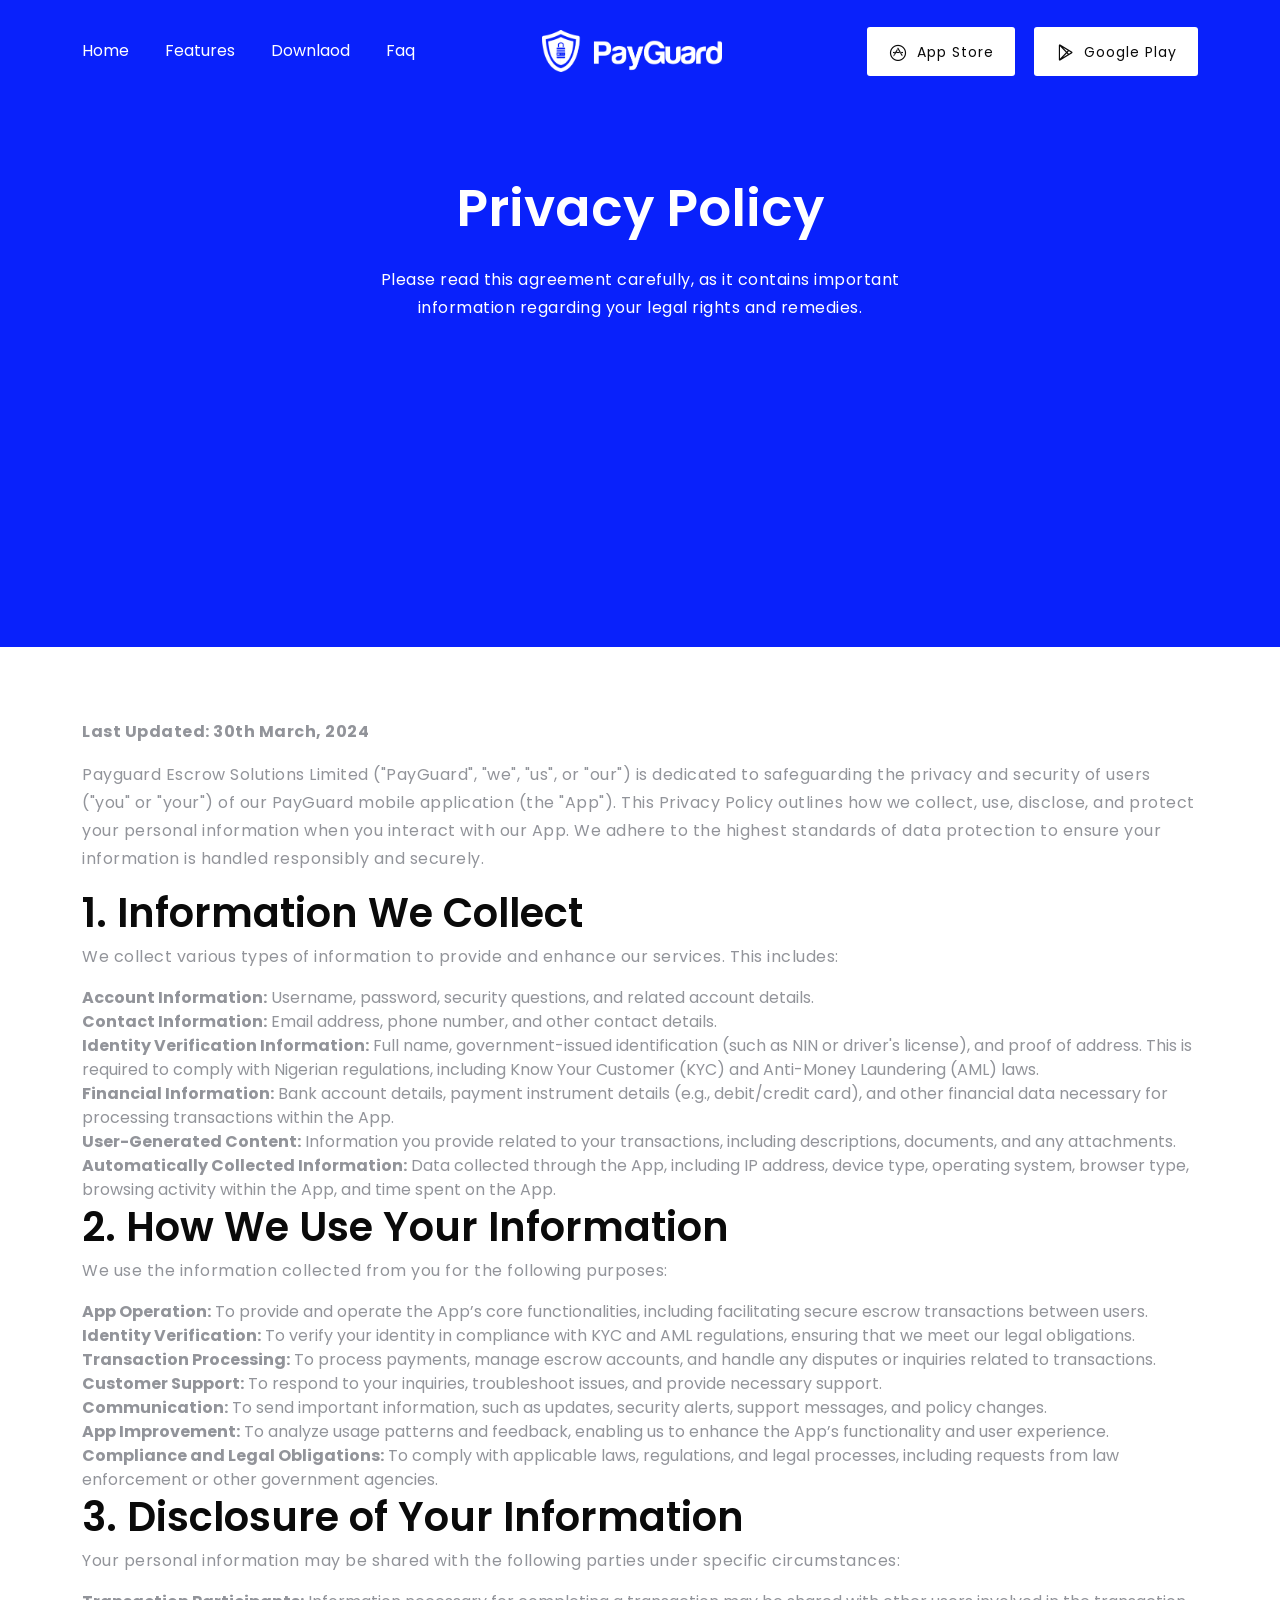
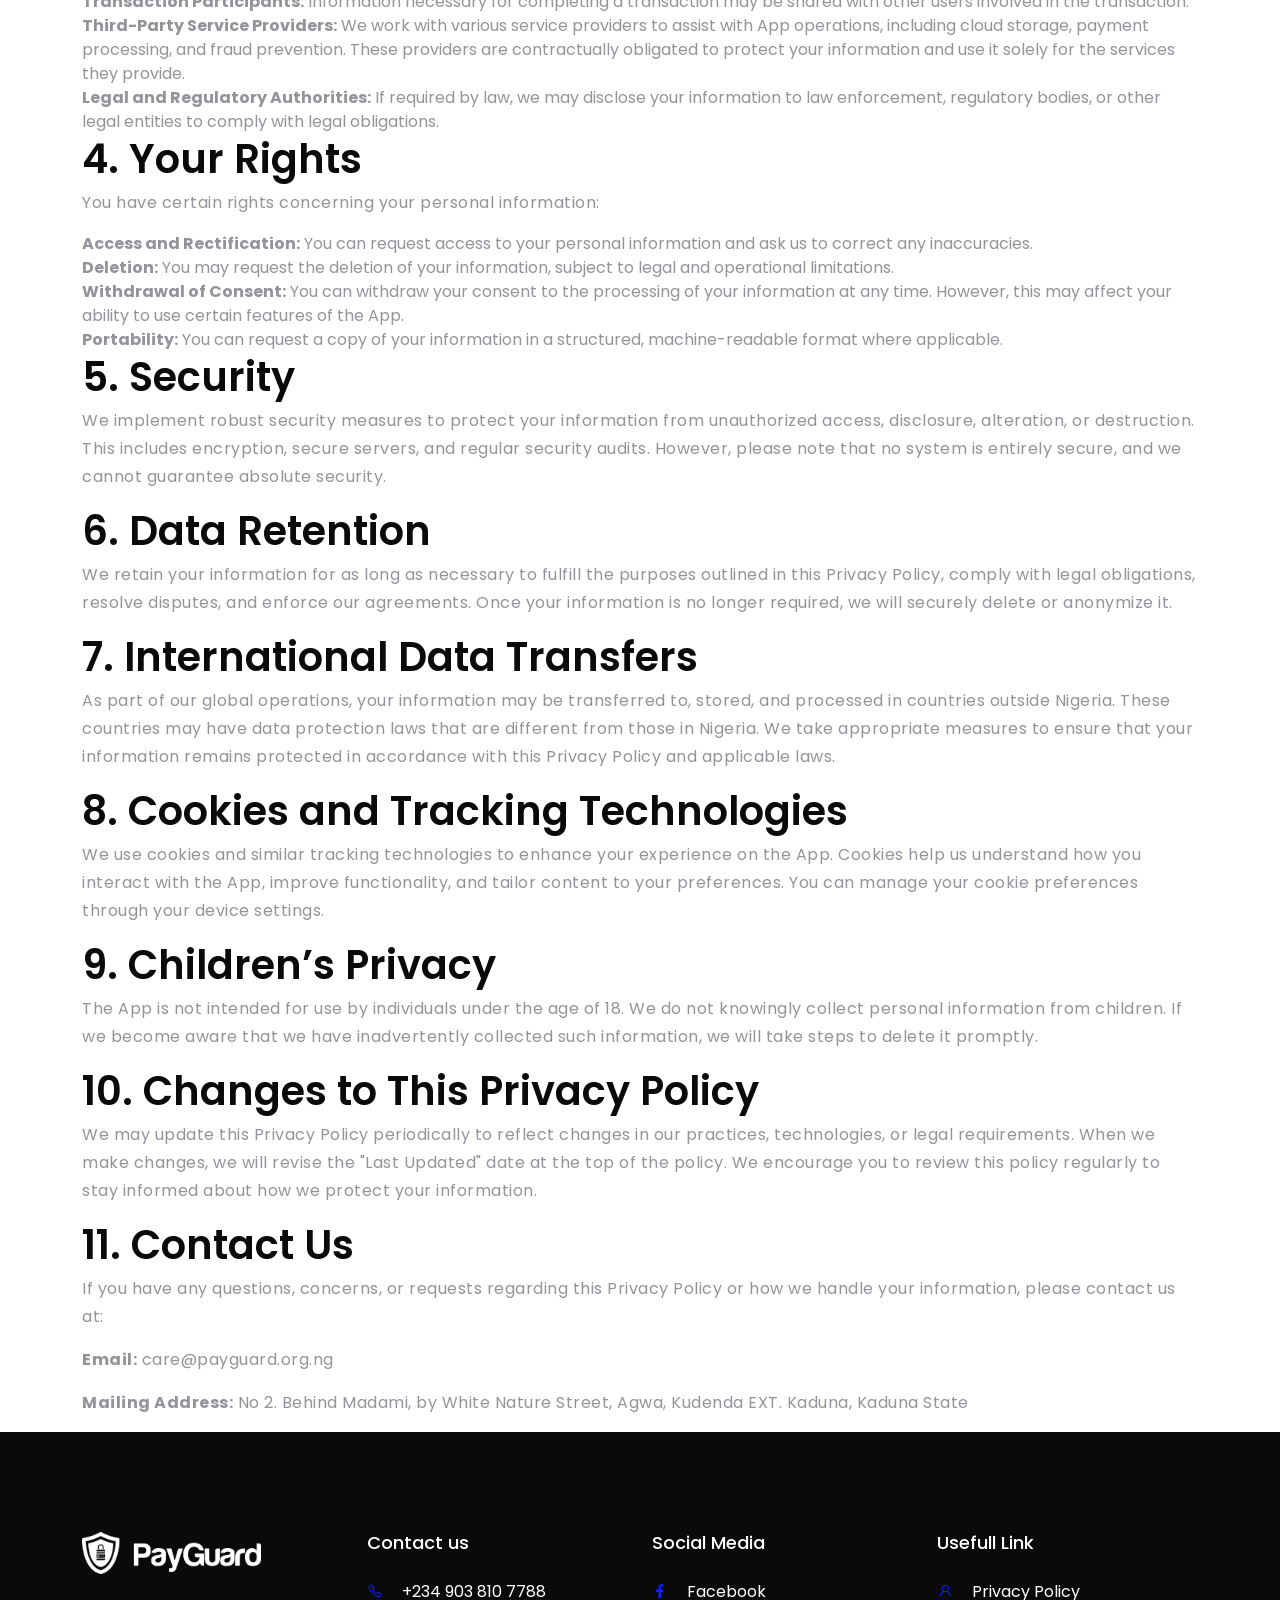
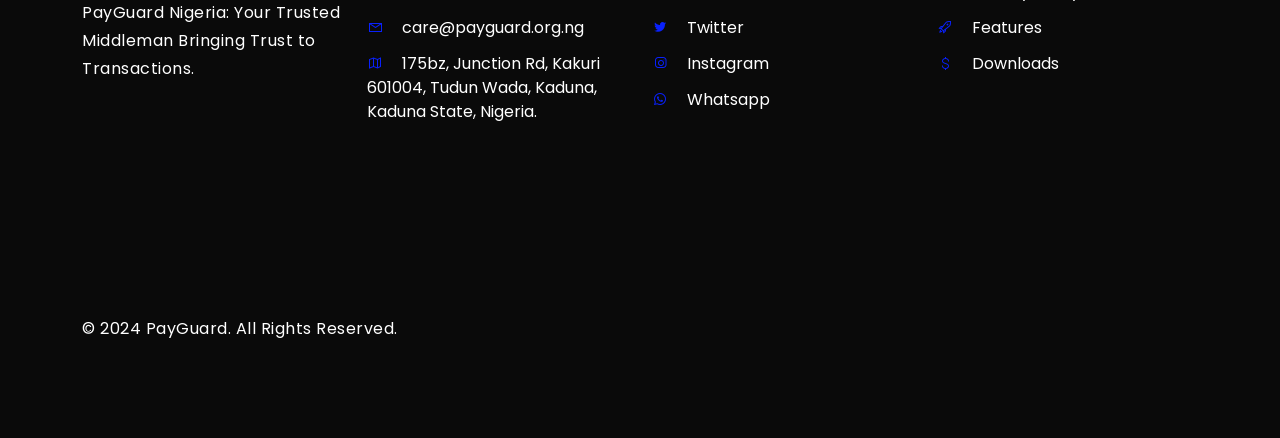
==== policy.html @ c8d4c010 "Initial commit: Old Landing Page Version" ====
<!DOCTYPE html>
<html lang="en">
	<head>
		<meta charset="UTF-8">
		<meta name="viewport" content="width=device-width, initial-scale=1.0">
		<link rel="shortcut icon" href="img/PGIcon3.png">
		<title>PayGuard Privacy Policy</title>
		<link rel="stylesheet" href="css/bootstrap.min.css">
		<link rel="stylesheet" href="css/line-awesome.min.css">
		<link rel="stylesheet" href="css/magnific-popup.css">
		<link rel="stylesheet" href="css/swiper.min.css">
		<link rel="stylesheet" href="css/style.css">
	</head>
<body>
    


		<!-- navbar -->
		<div id="navbar" class="navbar navbar-expand-lg justify-content-center">
			<div class="container">

			    <div class="collapse navbar-collapse" id="navbarSupportedContent">
			    	<ul class="navbar-nav nav">
						<li class="nav-item"><a class="nav-link" href="https://payguard.org.ng/">Home</a></li>
						<li class="nav-item"><a class="nav-link" href="https://payguard.org.ng/#features">Features</a></li>
						<li class="nav-item"><a class="nav-link" href="https://payguard.org.ng/#download">Downlaod</a></li>
						<li class="nav-item"><a class="nav-link" href="https://payguard.org.ng/#faq">Faq</a></li>
					</ul>
			    </div>
			    <a href="#" class="navbar-brand"><img src="img/PGLogoW.png" alt=""></a>
				<button class="navbar-toggler" type="button" data-bs-toggle="collapse" data-bs-target="#navbarSupportedContent" aria-controls="navbarSupportedContent" aria-expanded="false" aria-label="Toggle navigation">
			        <i class="la la-bars"></i>
			    </button>
			    <ul class="button-navbar">
			    	<li><button class="button"><i class="lab la-app-store"></i>App Store</button></li>
			    	<li><button class="button"><i class="lab la-google-play"></i>Google Play</button></li>
			    </ul>
			</div>
		</div>
		<!-- end navbar -->


		<!-- intro -->
		<div id="home" class="intro">
			<div class="container">
				<div class="content">
					<h1>Privacy Policy</h1>
					<!--<h1>Bringing Trust to Transactions</h1>-->
					<p>Please read this agreement carefully, as it contains important information regarding your legal rights and remedies. </p>
				</div>
			</div>
		</div>
		<!-- end intro -->

    <!-- Privacy Policy Content -->
    <section class="privacy-policy">
        <div class="container">
            <h1>PayGuard Privacy Policy</h1>
            <p><strong>Last Updated: 30th March, 2024</strong></p>
            <p>
                Payguard Escrow Solutions Limited ("PayGuard", "we", "us", or "our") is dedicated to safeguarding the privacy and security of users ("you" or "your") of our PayGuard mobile application (the "App"). This Privacy Policy outlines how we collect, use, disclose, and protect your personal information when you interact with our App. We adhere to the highest standards of data protection to ensure your information is handled responsibly and securely.
            </p>

            <h2>1. Information We Collect</h2>
            <p>We collect various types of information to provide and enhance our services. This includes:</p>
            <ul>
                <li><strong>Account Information:</strong> Username, password, security questions, and related account details.</li>
                <li><strong>Contact Information:</strong> Email address, phone number, and other contact details.</li>
                <li><strong>Identity Verification Information:</strong> Full name, government-issued identification (such as NIN or driver's license), and proof of address. This is required to comply with Nigerian regulations, including Know Your Customer (KYC) and Anti-Money Laundering (AML) laws.</li>
                <li><strong>Financial Information:</strong> Bank account details, payment instrument details (e.g., debit/credit card), and other financial data necessary for processing transactions within the App.</li>
                <li><strong>User-Generated Content:</strong> Information you provide related to your transactions, including descriptions, documents, and any attachments.</li>
                <li><strong>Automatically Collected Information:</strong> Data collected through the App, including IP address, device type, operating system, browser type, browsing activity within the App, and time spent on the App.</li>
            </ul>

            <h2>2. How We Use Your Information</h2>
            <p>We use the information collected from you for the following purposes:</p>
            <ul>
                <li><strong>App Operation:</strong> To provide and operate the App’s core functionalities, including facilitating secure escrow transactions between users.</li>
                <li><strong>Identity Verification:</strong> To verify your identity in compliance with KYC and AML regulations, ensuring that we meet our legal obligations.</li>
                <li><strong>Transaction Processing:</strong> To process payments, manage escrow accounts, and handle any disputes or inquiries related to transactions.</li>
                <li><strong>Customer Support:</strong> To respond to your inquiries, troubleshoot issues, and provide necessary support.</li>
                <li><strong>Communication:</strong> To send important information, such as updates, security alerts, support messages, and policy changes.</li>
                <li><strong>App Improvement:</strong> To analyze usage patterns and feedback, enabling us to enhance the App’s functionality and user experience.</li>
                <li><strong>Compliance and Legal Obligations:</strong> To comply with applicable laws, regulations, and legal processes, including requests from law enforcement or other government agencies.</li>
            </ul>

            <h2>3. Disclosure of Your Information</h2>
            <p>Your personal information may be shared with the following parties under specific circumstances:</p>
            <ul>
                <li><strong>Transaction Participants:</strong> Information necessary for completing a transaction may be shared with other users involved in the transaction.</li>
                <li><strong>Third-Party Service Providers:</strong> We work with various service providers to assist with App operations, including cloud storage, payment processing, and fraud prevention. These providers are contractually obligated to protect your information and use it solely for the services they provide.</li>
                <li><strong>Legal and Regulatory Authorities:</strong> If required by law, we may disclose your information to law enforcement, regulatory bodies, or other legal entities to comply with legal obligations.</li>
            </ul>

            <h2>4. Your Rights</h2>
            <p>You have certain rights concerning your personal information:</p>
            <ul>
                <li><strong>Access and Rectification:</strong> You can request access to your personal information and ask us to correct any inaccuracies.</li>
                <li><strong>Deletion:</strong> You may request the deletion of your information, subject to legal and operational limitations.</li>
                <li><strong>Withdrawal of Consent:</strong> You can withdraw your consent to the processing of your information at any time. However, this may affect your ability to use certain features of the App.</li>
                <li><strong>Portability:</strong> You can request a copy of your information in a structured, machine-readable format where applicable.</li>
            </ul>

            <h2>5. Security</h2>
            <p>We implement robust security measures to protect your information from unauthorized access, disclosure, alteration, or destruction. This includes encryption, secure servers, and regular security audits. However, please note that no system is entirely secure, and we cannot guarantee absolute security.</p>

            <h2>6. Data Retention</h2>
            <p>We retain your information for as long as necessary to fulfill the purposes outlined in this Privacy Policy, comply with legal obligations, resolve disputes, and enforce our agreements. Once your information is no longer required, we will securely delete or anonymize it.</p>

            <h2>7. International Data Transfers</h2>
            <p>As part of our global operations, your information may be transferred to, stored, and processed in countries outside Nigeria. These countries may have data protection laws that are different from those in Nigeria. We take appropriate measures to ensure that your information remains protected in accordance with this Privacy Policy and applicable laws.</p>

            <h2>8. Cookies and Tracking Technologies</h2>
            <p>We use cookies and similar tracking technologies to enhance your experience on the App. Cookies help us understand how you interact with the App, improve functionality, and tailor content to your preferences. You can manage your cookie preferences through your device settings.</p>

            <h2>9. Children’s Privacy</h2>
            <p>The App is not intended for use by individuals under the age of 18. We do not knowingly collect personal information from children. If we become aware that we have inadvertently collected such information, we will take steps to delete it promptly.</p>

            <h2>10. Changes to This Privacy Policy</h2>
            <p>We may update this Privacy Policy periodically to reflect changes in our practices, technologies, or legal requirements. When we make changes, we will revise the "Last Updated" date at the top of the policy. We encourage you to review this policy regularly to stay informed about how we protect your information.</p>

            <h2>11. Contact Us</h2>
            <p>If you have any questions, concerns, or requests regarding this Privacy Policy or how we handle your information, please contact us at:</p>
            <p><strong>Email:</strong> care@payguard.org.ng</p>
            <p><strong>Mailing Address:</strong> No 2. Behind Madami, by White Nature Street, Agwa, Kudenda EXT. Kaduna, Kaduna State</p>
        </div>
    </section>
    
    	<!-- footer -->
		<footer>
			<div class="content">
				<div class="container">
					<div class="row">
						<div class="col-md">
							<img src="img/PGLogoW.png" alt="">
							<p>PayGuard Nigeria: Your Trusted Middleman Bringing Trust to Transactions.</p>
						</div>
						<div class="col-md">
							<h6>Contact us</h6>
							<ul>
								<li><i class="la la-phone"></i>  +234 903 810 7788 </li>
								<li><i class="la la-envelope"></i>  care@payguard.org.ng </li>
								<li><i class="la la-map"></i>  175bz, Junction Rd, Kakuri 601004, Tudun Wada, Kaduna, Kaduna State, Nigeria. </li>
							</ul>
						</div>
						<div class="col-md">
							<h6>Social Media</h6>
							<ul>
								<li><a href="https://web.facebook.com/payguard.ng"><i class="la la-facebook"></i> Facebook</a></li>
								<li><a href="https://twitter.com/payguardng?t=vHfERNi8S-IK2CiI5XLwMA&s=09"><i class="la la-twitter"></i> Twitter</a></li>
								<li><a href="https://www.instagram.com/payguard.ng/?utm_source=ig_web_button_share_sheet&igshid=OGQ5ZDc2ODk2ZA=="><i class="la la-instagram"></i> Instagram</a></li>
								<li><a href="whatsapp://send?phone=+2349038107788"><i class="lab la-whatsapp"></i> Whatsapp</a></li>
								
							</ul>
						</div>
						<div class="col-md">
							<h6>Usefull Link</h6>
							<ul>
								<li><a href="https://payguard.org.ng/policy.html"><i class="la la-user"></i> Privacy Policy</a></li>
								<li><a href="https://payguard.org.ng/#features"><i class="la la-rocket"></i> Features</a></li>
								<li><a href="https://payguard.org.ng/#download"><i class="la la-dollar"></i> Downloads</a></li>
								<!--<li><a href=""><i class="la la-envelope"></i> Contact</a></li>-->
							</ul>
						</div>
					</div>
				</div>
			</div>
		</footer>
		<!-- end footer -->

    <!-- Footer -->
    <footer>
        <div class="container">
            <p>&copy; 2024 PayGuard. All Rights Reserved.</p>
        </div>
    </footer>

</body>
</html>
---- css/line-awesome.min.css ----
.la,.lab,.lad,.lal,.lar,.las{-moz-osx-font-smoothing:grayscale;-webkit-font-smoothing:antialiased;display:inline-block;font-style:normal;font-variant:normal;text-rendering:auto;line-height:1}.la-lg{font-size:1.33333em;line-height:.75em;vertical-align:-.0667em}.la-xs{font-size:.75em}.la-sm{font-size:.875em}.la-1x{font-size:1em}.la-2x{font-size:2em}.la-3x{font-size:3em}.la-4x{font-size:4em}.la-5x{font-size:5em}.la-6x{font-size:6em}.la-7x{font-size:7em}.la-8x{font-size:8em}.la-9x{font-size:9em}.la-10x{font-size:10em}.la-fw{text-align:center;width:1.25em}.la-ul{list-style-type:none;margin-left:2.5em;padding-left:0}.la-ul>li{position:relative}.la-li{left:-2em;position:absolute;text-align:center;width:2em;line-height:inherit}.la-border{border:solid .08em #eee;border-radius:.1em;padding:.2em .25em .15em}.la-pull-left{float:left}.la-pull-right{float:right}.la.la-pull-left,.lab.la-pull-left,.lal.la-pull-left,.lar.la-pull-left,.las.la-pull-left{margin-right:.3em}.la.la-pull-right,.lab.la-pull-right,.lal.la-pull-right,.lar.la-pull-right,.las.la-pull-right{margin-left:.3em}.la-spin{-webkit-animation:la-spin 2s infinite linear;animation:la-spin 2s infinite linear}.la-pulse{-webkit-animation:la-spin 1s infinite steps(8);animation:la-spin 1s infinite steps(8)}@-webkit-keyframes la-spin{0%{-webkit-transform:rotate(0);transform:rotate(0)}100%{-webkit-transform:rotate(360deg);transform:rotate(360deg)}}@keyframes la-spin{0%{-webkit-transform:rotate(0);transform:rotate(0)}100%{-webkit-transform:rotate(360deg);transform:rotate(360deg)}}.la-rotate-90{-webkit-transform:rotate(90deg);transform:rotate(90deg)}.la-rotate-180{-webkit-transform:rotate(180deg);transform:rotate(180deg)}.la-rotate-270{-webkit-transform:rotate(270deg);transform:rotate(270deg)}.la-flip-horizontal{-webkit-transform:scale(-1,1);transform:scale(-1,1)}.la-flip-vertical{-webkit-transform:scale(1,-1);transform:scale(1,-1)}.la-flip-both,.la-flip-horizontal.la-flip-vertical{-webkit-transform:scale(-1,-1);transform:scale(-1,-1)}:root .la-flip-both,:root .la-flip-horizontal,:root .la-flip-vertical,:root .la-rotate-180,:root .la-rotate-270,:root .la-rotate-90{-webkit-filter:none;filter:none}.la-stack{display:inline-block;height:2em;line-height:2em;position:relative;vertical-align:middle;width:2.5em}.la-stack-1x,.la-stack-2x{left:0;position:absolute;text-align:center;width:100%}.la-stack-1x{line-height:inherit}.la-stack-2x{font-size:2em}.la-inverse{color:#fff}.la-500px:before{content:"\f26e"}.la-accessible-icon:before{content:"\f368"}.la-accusoft:before{content:"\f369"}.la-acquisitions-incorporated:before{content:"\f6af"}.la-ad:before{content:"\f641"}.la-address-book:before{content:"\f2b9"}.la-address-card:before{content:"\f2bb"}.la-adjust:before{content:"\f042"}.la-adn:before{content:"\f170"}.la-adobe:before{content:"\f778"}.la-adversal:before{content:"\f36a"}.la-affiliatetheme:before{content:"\f36b"}.la-air-freshener:before{content:"\f5d0"}.la-airbnb:before{content:"\f834"}.la-algolia:before{content:"\f36c"}.la-align-center:before{content:"\f037"}.la-align-justify:before{content:"\f039"}.la-align-left:before{content:"\f036"}.la-align-right:before{content:"\f038"}.la-alipay:before{content:"\f642"}.la-allergies:before{content:"\f461"}.la-amazon:before{content:"\f270"}.la-amazon-pay:before{content:"\f42c"}.la-ambulance:before{content:"\f0f9"}.la-american-sign-language-interpreting:before{content:"\f2a3"}.la-amilia:before{content:"\f36d"}.la-anchor:before{content:"\f13d"}.la-android:before{content:"\f17b"}.la-angellist:before{content:"\f209"}.la-angle-double-down:before{content:"\f103"}.la-angle-double-left:before{content:"\f100"}.la-angle-double-right:before{content:"\f101"}.la-angle-double-up:before{content:"\f102"}.la-angle-down:before{content:"\f107"}.la-angle-left:before{content:"\f104"}.la-angle-right:before{content:"\f105"}.la-angle-up:before{content:"\f106"}.la-angry:before{content:"\f556"}.la-angrycreative:before{content:"\f36e"}.la-angular:before{content:"\f420"}.la-ankh:before{content:"\f644"}.la-app-store:before{content:"\f36f"}.la-app-store-ios:before{content:"\f370"}.la-apper:before{content:"\f371"}.la-apple:before{content:"\f179"}.la-apple-alt:before{content:"\f5d1"}.la-apple-pay:before{content:"\f415"}.la-archive:before{content:"\f187"}.la-archway:before{content:"\f557"}.la-arrow-alt-circle-down:before{content:"\f358"}.la-arrow-alt-circle-left:before{content:"\f359"}.la-arrow-alt-circle-right:before{content:"\f35a"}.la-arrow-alt-circle-up:before{content:"\f35b"}.la-arrow-circle-down:before{content:"\f0ab"}.la-arrow-circle-left:before{content:"\f0a8"}.la-arrow-circle-right:before{content:"\f0a9"}.la-arrow-circle-up:before{content:"\f0aa"}.la-arrow-down:before{content:"\f063"}.la-arrow-left:before{content:"\f060"}.la-arrow-right:before{content:"\f061"}.la-arrow-up:before{content:"\f062"}.la-arrows-alt:before{content:"\f0b2"}.la-arrows-alt-h:before{content:"\f337"}.la-arrows-alt-v:before{content:"\f338"}.la-artstation:before{content:"\f77a"}.la-assistive-listening-systems:before{content:"\f2a2"}.la-asterisk:before{content:"\f069"}.la-asymmetrik:before{content:"\f372"}.la-at:before{content:"\f1fa"}.la-atlas:before{content:"\f558"}.la-atlassian:before{content:"\f77b"}.la-atom:before{content:"\f5d2"}.la-audible:before{content:"\f373"}.la-audio-description:before{content:"\f29e"}.la-autoprefixer:before{content:"\f41c"}.la-avianex:before{content:"\f374"}.la-aviato:before{content:"\f421"}.la-award:before{content:"\f559"}.la-aws:before{content:"\f375"}.la-baby:before{content:"\f77c"}.la-baby-carriage:before{content:"\f77d"}.la-backspace:before{content:"\f55a"}.la-backward:before{content:"\f04a"}.la-bacon:before{content:"\f7e5"}.la-balance-scale:before{content:"\f24e"}.la-balance-scale-left:before{content:"\f515"}.la-balance-scale-right:before{content:"\f516"}.la-ban:before{content:"\f05e"}.la-band-aid:before{content:"\f462"}.la-bandcamp:before{content:"\f2d5"}.la-barcode:before{content:"\f02a"}.la-bars:before{content:"\f0c9"}.la-baseball-ball:before{content:"\f433"}.la-basketball-ball:before{content:"\f434"}.la-bath:before{content:"\f2cd"}.la-battery-empty:before{content:"\f244"}.la-battery-full:before{content:"\f240"}.la-battery-half:before{content:"\f242"}.la-battery-quarter:before{content:"\f243"}.la-battery-three-quarters:before{content:"\f241"}.la-battle-net:before{content:"\f835"}.la-bed:before{content:"\f236"}.la-beer:before{content:"\f0fc"}.la-behance:before{content:"\f1b4"}.la-behance-square:before{content:"\f1b5"}.la-bell:before{content:"\f0f3"}.la-bell-slash:before{content:"\f1f6"}.la-bezier-curve:before{content:"\f55b"}.la-bible:before{content:"\f647"}.la-bicycle:before{content:"\f206"}.la-biking:before{content:"\f84a"}.la-bimobject:before{content:"\f378"}.la-binoculars:before{content:"\f1e5"}.la-biohazard:before{content:"\f780"}.la-birthday-cake:before{content:"\f1fd"}.la-bitbucket:before{content:"\f171"}.la-bitcoin:before{content:"\f379"}.la-bity:before{content:"\f37a"}.la-black-tie:before{content:"\f27e"}.la-blackberry:before{content:"\f37b"}.la-blender:before{content:"\f517"}.la-blender-phone:before{content:"\f6b6"}.la-blind:before{content:"\f29d"}.la-blog:before{content:"\f781"}.la-blogger:before{content:"\f37c"}.la-blogger-b:before{content:"\f37d"}.la-bluetooth:before{content:"\f293"}.la-bluetooth-b:before{content:"\f294"}.la-bold:before{content:"\f032"}.la-bolt:before{content:"\f0e7"}.la-bomb:before{content:"\f1e2"}.la-bone:before{content:"\f5d7"}.la-bong:before{content:"\f55c"}.la-book:before{content:"\f02d"}.la-book-dead:before{content:"\f6b7"}.la-book-medical:before{content:"\f7e6"}.la-book-open:before{content:"\f518"}.la-book-reader:before{content:"\f5da"}.la-bookmark:before{content:"\f02e"}.la-bootstrap:before{content:"\f836"}.la-border-all:before{content:"\f84c"}.la-border-none:before{content:"\f850"}.la-border-style:before{content:"\f853"}.la-bowling-ball:before{content:"\f436"}.la-box:before{content:"\f466"}.la-box-open:before{content:"\f49e"}.la-boxes:before{content:"\f468"}.la-braille:before{content:"\f2a1"}.la-brain:before{content:"\f5dc"}.la-bread-slice:before{content:"\f7ec"}.la-briefcase:before{content:"\f0b1"}.la-briefcase-medical:before{content:"\f469"}.la-broadcast-tower:before{content:"\f519"}.la-broom:before{content:"\f51a"}.la-brush:before{content:"\f55d"}.la-btc:before{content:"\f15a"}.la-buffer:before{content:"\f837"}.la-bug:before{content:"\f188"}.la-building:before{content:"\f1ad"}.la-bullhorn:before{content:"\f0a1"}.la-bullseye:before{content:"\f140"}.la-burn:before{content:"\f46a"}.la-buromobelexperte:before{content:"\f37f"}.la-bus:before{content:"\f207"}.la-bus-alt:before{content:"\f55e"}.la-business-time:before{content:"\f64a"}.la-buy-n-large:before{content:"\f8a6"}.la-buysellads:before{content:"\f20d"}.la-calculator:before{content:"\f1ec"}.la-calendar:before{content:"\f133"}.la-calendar-alt:before{content:"\f073"}.la-calendar-check:before{content:"\f274"}.la-calendar-day:before{content:"\f783"}.la-calendar-minus:before{content:"\f272"}.la-calendar-plus:before{content:"\f271"}.la-calendar-times:before{content:"\f273"}.la-calendar-week:before{content:"\f784"}.la-camera:before{content:"\f030"}.la-camera-retro:before{content:"\f083"}.la-campground:before{content:"\f6bb"}.la-canadian-maple-leaf:before{content:"\f785"}.la-candy-cane:before{content:"\f786"}.la-cannabis:before{content:"\f55f"}.la-capsules:before{content:"\f46b"}.la-car:before{content:"\f1b9"}.la-car-alt:before{content:"\f5de"}.la-car-battery:before{content:"\f5df"}.la-car-crash:before{content:"\f5e1"}.la-car-side:before{content:"\f5e4"}.la-caret-down:before{content:"\f0d7"}.la-caret-left:before{content:"\f0d9"}.la-caret-right:before{content:"\f0da"}.la-caret-square-down:before{content:"\f150"}.la-caret-square-left:before{content:"\f191"}.la-caret-square-right:before{content:"\f152"}.la-caret-square-up:before{content:"\f151"}.la-caret-up:before{content:"\f0d8"}.la-carrot:before{content:"\f787"}.la-cart-arrow-down:before{content:"\f218"}.la-cart-plus:before{content:"\f217"}.la-cash-register:before{content:"\f788"}.la-cat:before{content:"\f6be"}.la-cc-amazon-pay:before{content:"\f42d"}.la-cc-amex:before{content:"\f1f3"}.la-cc-apple-pay:before{content:"\f416"}.la-cc-diners-club:before{content:"\f24c"}.la-cc-discover:before{content:"\f1f2"}.la-cc-jcb:before{content:"\f24b"}.la-cc-mastercard:before{content:"\f1f1"}.la-cc-paypal:before{content:"\f1f4"}.la-cc-stripe:before{content:"\f1f5"}.la-cc-visa:before{content:"\f1f0"}.la-centercode:before{content:"\f380"}.la-centos:before{content:"\f789"}.la-certificate:before{content:"\f0a3"}.la-chair:before{content:"\f6c0"}.la-chalkboard:before{content:"\f51b"}.la-chalkboard-teacher:before{content:"\f51c"}.la-charging-station:before{content:"\f5e7"}.la-chart-area:before{content:"\f1fe"}.la-chart-bar:before{content:"\f080"}.la-chart-line:before{content:"\f201"}.la-chart-pie:before{content:"\f200"}.la-check:before{content:"\f00c"}.la-check-circle:before{content:"\f058"}.la-check-double:before{content:"\f560"}.la-check-square:before{content:"\f14a"}.la-cheese:before{content:"\f7ef"}.la-chess:before{content:"\f439"}.la-chess-bishop:before{content:"\f43a"}.la-chess-board:before{content:"\f43c"}.la-chess-king:before{content:"\f43f"}.la-chess-knight:before{content:"\f441"}.la-chess-pawn:before{content:"\f443"}.la-chess-queen:before{content:"\f445"}.la-chess-rook:before{content:"\f447"}.la-chevron-circle-down:before{content:"\f13a"}.la-chevron-circle-left:before{content:"\f137"}.la-chevron-circle-right:before{content:"\f138"}.la-chevron-circle-up:before{content:"\f139"}.la-chevron-down:before{content:"\f078"}.la-chevron-left:before{content:"\f053"}.la-chevron-right:before{content:"\f054"}.la-chevron-up:before{content:"\f077"}.la-child:before{content:"\f1ae"}.la-chrome:before{content:"\f268"}.la-chromecast:before{content:"\f838"}.la-church:before{content:"\f51d"}.la-circle:before{content:"\f111"}.la-circle-notch:before{content:"\f1ce"}.la-city:before{content:"\f64f"}.la-clinic-medical:before{content:"\f7f2"}.la-clipboard:before{content:"\f328"}.la-clipboard-check:before{content:"\f46c"}.la-clipboard-list:before{content:"\f46d"}.la-clock:before{content:"\f017"}.la-clone:before{content:"\f24d"}.la-closed-captioning:before{content:"\f20a"}.la-cloud:before{content:"\f0c2"}.la-cloud-download-alt:before{content:"\f381"}.la-cloud-meatball:before{content:"\f73b"}.la-cloud-moon:before{content:"\f6c3"}.la-cloud-moon-rain:before{content:"\f73c"}.la-cloud-rain:before{content:"\f73d"}.la-cloud-showers-heavy:before{content:"\f740"}.la-cloud-sun:before{content:"\f6c4"}.la-cloud-sun-rain:before{content:"\f743"}.la-cloud-upload-alt:before{content:"\f382"}.la-cloudscale:before{content:"\f383"}.la-cloudsmith:before{content:"\f384"}.la-cloudversify:before{content:"\f385"}.la-cocktail:before{content:"\f561"}.la-code:before{content:"\f121"}.la-code-branch:before{content:"\f126"}.la-codepen:before{content:"\f1cb"}.la-codiepie:before{content:"\f284"}.la-coffee:before{content:"\f0f4"}.la-cog:before{content:"\f013"}.la-cogs:before{content:"\f085"}.la-coins:before{content:"\f51e"}.la-columns:before{content:"\f0db"}.la-comment:before{content:"\f075"}.la-comment-alt:before{content:"\f27a"}.la-comment-dollar:before{content:"\f651"}.la-comment-dots:before{content:"\f4ad"}.la-comment-medical:before{content:"\f7f5"}.la-comment-slash:before{content:"\f4b3"}.la-comments:before{content:"\f086"}.la-comments-dollar:before{content:"\f653"}.la-compact-disc:before{content:"\f51f"}.la-compass:before{content:"\f14e"}.la-compress:before{content:"\f066"}.la-compress-arrows-alt:before{content:"\f78c"}.la-concierge-bell:before{content:"\f562"}.la-confluence:before{content:"\f78d"}.la-connectdevelop:before{content:"\f20e"}.la-contao:before{content:"\f26d"}.la-cookie:before{content:"\f563"}.la-cookie-bite:before{content:"\f564"}.la-copy:before{content:"\f0c5"}.la-copyright:before{content:"\f1f9"}.la-cotton-bureau:before{content:"\f89e"}.la-couch:before{content:"\f4b8"}.la-cpanel:before{content:"\f388"}.la-creative-commons:before{content:"\f25e"}.la-creative-commons-by:before{content:"\f4e7"}.la-creative-commons-nc:before{content:"\f4e8"}.la-creative-commons-nc-eu:before{content:"\f4e9"}.la-creative-commons-nc-jp:before{content:"\f4ea"}.la-creative-commons-nd:before{content:"\f4eb"}.la-creative-commons-pd:before{content:"\f4ec"}.la-creative-commons-pd-alt:before{content:"\f4ed"}.la-creative-commons-remix:before{content:"\f4ee"}.la-creative-commons-sa:before{content:"\f4ef"}.la-creative-commons-sampling:before{content:"\f4f0"}.la-creative-commons-sampling-plus:before{content:"\f4f1"}.la-creative-commons-share:before{content:"\f4f2"}.la-creative-commons-zero:before{content:"\f4f3"}.la-credit-card:before{content:"\f09d"}.la-critical-role:before{content:"\f6c9"}.la-crop:before{content:"\f125"}.la-crop-alt:before{content:"\f565"}.la-cross:before{content:"\f654"}.la-crosshairs:before{content:"\f05b"}.la-crow:before{content:"\f520"}.la-crown:before{content:"\f521"}.la-crutch:before{content:"\f7f7"}.la-css3:before{content:"\f13c"}.la-css3-alt:before{content:"\f38b"}.la-cube:before{content:"\f1b2"}.la-cubes:before{content:"\f1b3"}.la-cut:before{content:"\f0c4"}.la-cuttlefish:before{content:"\f38c"}.la-d-and-d:before{content:"\f38d"}.la-d-and-d-beyond:before{content:"\f6ca"}.la-dashcube:before{content:"\f210"}.la-database:before{content:"\f1c0"}.la-deaf:before{content:"\f2a4"}.la-delicious:before{content:"\f1a5"}.la-democrat:before{content:"\f747"}.la-deploydog:before{content:"\f38e"}.la-deskpro:before{content:"\f38f"}.la-desktop:before{content:"\f108"}.la-dev:before{content:"\f6cc"}.la-deviantart:before{content:"\f1bd"}.la-dharmachakra:before{content:"\f655"}.la-dhl:before{content:"\f790"}.la-diagnoses:before{content:"\f470"}.la-diaspora:before{content:"\f791"}.la-dice:before{content:"\f522"}.la-dice-d20:before{content:"\f6cf"}.la-dice-d6:before{content:"\f6d1"}.la-dice-five:before{content:"\f523"}.la-dice-four:before{content:"\f524"}.la-dice-one:before{content:"\f525"}.la-dice-six:before{content:"\f526"}.la-dice-three:before{content:"\f527"}.la-dice-two:before{content:"\f528"}.la-digg:before{content:"\f1a6"}.la-digital-ocean:before{content:"\f391"}.la-digital-tachograph:before{content:"\f566"}.la-directions:before{content:"\f5eb"}.la-discord:before{content:"\f392"}.la-discourse:before{content:"\f393"}.la-divide:before{content:"\f529"}.la-dizzy:before{content:"\f567"}.la-dna:before{content:"\f471"}.la-dochub:before{content:"\f394"}.la-docker:before{content:"\f395"}.la-dog:before{content:"\f6d3"}.la-dollar-sign:before{content:"\f155"}.la-dolly:before{content:"\f472"}.la-dolly-flatbed:before{content:"\f474"}.la-donate:before{content:"\f4b9"}.la-door-closed:before{content:"\f52a"}.la-door-open:before{content:"\f52b"}.la-dot-circle:before{content:"\f192"}.la-dove:before{content:"\f4ba"}.la-download:before{content:"\f019"}.la-draft2digital:before{content:"\f396"}.la-drafting-compass:before{content:"\f568"}.la-dragon:before{content:"\f6d5"}.la-draw-polygon:before{content:"\f5ee"}.la-dribbble:before{content:"\f17d"}.la-dribbble-square:before{content:"\f397"}.la-dropbox:before{content:"\f16b"}.la-drum:before{content:"\f569"}.la-drum-steelpan:before{content:"\f56a"}.la-drumstick-bite:before{content:"\f6d7"}.la-drupal:before{content:"\f1a9"}.la-dumbbell:before{content:"\f44b"}.la-dumpster:before{content:"\f793"}.la-dumpster-fire:before{content:"\f794"}.la-dungeon:before{content:"\f6d9"}.la-dyalog:before{content:"\f399"}.la-earlybirds:before{content:"\f39a"}.la-ebay:before{content:"\f4f4"}.la-edge:before{content:"\f282"}.la-edit:before{content:"\f044"}.la-egg:before{content:"\f7fb"}.la-eject:before{content:"\f052"}.la-elementor:before{content:"\f430"}.la-ellipsis-h:before{content:"\f141"}.la-ellipsis-v:before{content:"\f142"}.la-ello:before{content:"\f5f1"}.la-ember:before{content:"\f423"}.la-empire:before{content:"\f1d1"}.la-envelope:before{content:"\f0e0"}.la-envelope-open:before{content:"\f2b6"}.la-envelope-open-text:before{content:"\f658"}.la-envelope-square:before{content:"\f199"}.la-envira:before{content:"\f299"}.la-equals:before{content:"\f52c"}.la-eraser:before{content:"\f12d"}.la-erlang:before{content:"\f39d"}.la-ethereum:before{content:"\f42e"}.la-ethernet:before{content:"\f796"}.la-etsy:before{content:"\f2d7"}.la-euro-sign:before{content:"\f153"}.la-evernote:before{content:"\f839"}.la-exchange-alt:before{content:"\f362"}.la-exclamation:before{content:"\f12a"}.la-exclamation-circle:before{content:"\f06a"}.la-exclamation-triangle:before{content:"\f071"}.la-expand:before{content:"\f065"}.la-expand-arrows-alt:before{content:"\f31e"}.la-expeditedssl:before{content:"\f23e"}.la-external-link-alt:before{content:"\f35d"}.la-external-link-square-alt:before{content:"\f360"}.la-eye:before{content:"\f06e"}.la-eye-dropper:before{content:"\f1fb"}.la-eye-slash:before{content:"\f070"}.la-facebook:before{content:"\f09a"}.la-facebook-f:before{content:"\f39e"}.la-facebook-messenger:before{content:"\f39f"}.la-facebook-square:before{content:"\f082"}.la-fan:before{content:"\f863"}.la-fantasy-flight-games:before{content:"\f6dc"}.la-fast-backward:before{content:"\f049"}.la-fast-forward:before{content:"\f050"}.la-fax:before{content:"\f1ac"}.la-feather:before{content:"\f52d"}.la-feather-alt:before{content:"\f56b"}.la-fedex:before{content:"\f797"}.la-fedora:before{content:"\f798"}.la-female:before{content:"\f182"}.la-fighter-jet:before{content:"\f0fb"}.la-figma:before{content:"\f799"}.la-file:before{content:"\f15b"}.la-file-alt:before{content:"\f15c"}.la-file-archive:before{content:"\f1c6"}.la-file-audio:before{content:"\f1c7"}.la-file-code:before{content:"\f1c9"}.la-file-contract:before{content:"\f56c"}.la-file-csv:before{content:"\f6dd"}.la-file-download:before{content:"\f56d"}.la-file-excel:before{content:"\f1c3"}.la-file-export:before{content:"\f56e"}.la-file-image:before{content:"\f1c5"}.la-file-import:before{content:"\f56f"}.la-file-invoice:before{content:"\f570"}.la-file-invoice-dollar:before{content:"\f571"}.la-file-medical:before{content:"\f477"}.la-file-medical-alt:before{content:"\f478"}.la-file-pdf:before{content:"\f1c1"}.la-file-powerpoint:before{content:"\f1c4"}.la-file-prescription:before{content:"\f572"}.la-file-signature:before{content:"\f573"}.la-file-upload:before{content:"\f574"}.la-file-video:before{content:"\f1c8"}.la-file-word:before{content:"\f1c2"}.la-fill:before{content:"\f575"}.la-fill-drip:before{content:"\f576"}.la-film:before{content:"\f008"}.la-filter:before{content:"\f0b0"}.la-fingerprint:before{content:"\f577"}.la-fire:before{content:"\f06d"}.la-fire-alt:before{content:"\f7e4"}.la-fire-extinguisher:before{content:"\f134"}.la-firefox:before{content:"\f269"}.la-first-aid:before{content:"\f479"}.la-first-order:before{content:"\f2b0"}.la-first-order-alt:before{content:"\f50a"}.la-firstdraft:before{content:"\f3a1"}.la-fish:before{content:"\f578"}.la-fist-raised:before{content:"\f6de"}.la-flag:before{content:"\f024"}.la-flag-checkered:before{content:"\f11e"}.la-flag-usa:before{content:"\f74d"}.la-flask:before{content:"\f0c3"}.la-flickr:before{content:"\f16e"}.la-flipboard:before{content:"\f44d"}.la-flushed:before{content:"\f579"}.la-fly:before{content:"\f417"}.la-folder:before{content:"\f07b"}.la-folder-minus:before{content:"\f65d"}.la-folder-open:before{content:"\f07c"}.la-folder-plus:before{content:"\f65e"}.la-font:before{content:"\f031"}.la-font-awesome:before{content:"\f2b4"}.la-font-awesome-alt:before{content:"\f35c"}.la-font-awesome-flag:before{content:"\f425"}.la-font-awesome-logo-full:before{content:"\f4e6"}.la-fonticons:before{content:"\f280"}.la-fonticons-fi:before{content:"\f3a2"}.la-football-ball:before{content:"\f44e"}.la-fort-awesome:before{content:"\f286"}.la-fort-awesome-alt:before{content:"\f3a3"}.la-forumbee:before{content:"\f211"}.la-forward:before{content:"\f04e"}.la-foursquare:before{content:"\f180"}.la-free-code-camp:before{content:"\f2c5"}.la-freebsd:before{content:"\f3a4"}.la-frog:before{content:"\f52e"}.la-frown:before{content:"\f119"}.la-frown-open:before{content:"\f57a"}.la-fulcrum:before{content:"\f50b"}.la-funnel-dollar:before{content:"\f662"}.la-futbol:before{content:"\f1e3"}.la-galactic-republic:before{content:"\f50c"}.la-galactic-senate:before{content:"\f50d"}.la-gamepad:before{content:"\f11b"}.la-gas-pump:before{content:"\f52f"}.la-gavel:before{content:"\f0e3"}.la-gem:before{content:"\f3a5"}.la-genderless:before{content:"\f22d"}.la-get-pocket:before{content:"\f265"}.la-gg:before{content:"\f260"}.la-gg-circle:before{content:"\f261"}.la-ghost:before{content:"\f6e2"}.la-gift:before{content:"\f06b"}.la-gifts:before{content:"\f79c"}.la-git:before{content:"\f1d3"}.la-git-alt:before{content:"\f841"}.la-git-square:before{content:"\f1d2"}.la-github:before{content:"\f09b"}.la-github-alt:before{content:"\f113"}.la-github-square:before{content:"\f092"}.la-gitkraken:before{content:"\f3a6"}.la-gitlab:before{content:"\f296"}.la-gitter:before{content:"\f426"}.la-glass-cheers:before{content:"\f79f"}.la-glass-martini:before{content:"\f000"}.la-glass-martini-alt:before{content:"\f57b"}.la-glass-whiskey:before{content:"\f7a0"}.la-glasses:before{content:"\f530"}.la-glide:before{content:"\f2a5"}.la-glide-g:before{content:"\f2a6"}.la-globe:before{content:"\f0ac"}.la-globe-africa:before{content:"\f57c"}.la-globe-americas:before{content:"\f57d"}.la-globe-asia:before{content:"\f57e"}.la-globe-europe:before{content:"\f7a2"}.la-gofore:before{content:"\f3a7"}.la-golf-ball:before{content:"\f450"}.la-goodreads:before{content:"\f3a8"}.la-goodreads-g:before{content:"\f3a9"}.la-google:before{content:"\f1a0"}.la-google-drive:before{content:"\f3aa"}.la-google-play:before{content:"\f3ab"}.la-google-plus:before{content:"\f2b3"}.la-google-plus-g:before{content:"\f0d5"}.la-google-plus-square:before{content:"\f0d4"}.la-google-wallet:before{content:"\f1ee"}.la-gopuram:before{content:"\f664"}.la-graduation-cap:before{content:"\f19d"}.la-gratipay:before{content:"\f184"}.la-grav:before{content:"\f2d6"}.la-greater-than:before{content:"\f531"}.la-greater-than-equal:before{content:"\f532"}.la-grimace:before{content:"\f57f"}.la-grin:before{content:"\f580"}.la-grin-alt:before{content:"\f581"}.la-grin-beam:before{content:"\f582"}.la-grin-beam-sweat:before{content:"\f583"}.la-grin-hearts:before{content:"\f584"}.la-grin-squint:before{content:"\f585"}.la-grin-squint-tears:before{content:"\f586"}.la-grin-stars:before{content:"\f587"}.la-grin-tears:before{content:"\f588"}.la-grin-tongue:before{content:"\f589"}.la-grin-tongue-squint:before{content:"\f58a"}.la-grin-tongue-wink:before{content:"\f58b"}.la-grin-wink:before{content:"\f58c"}.la-grip-horizontal:before{content:"\f58d"}.la-grip-lines:before{content:"\f7a4"}.la-grip-lines-vertical:before{content:"\f7a5"}.la-grip-vertical:before{content:"\f58e"}.la-gripfire:before{content:"\f3ac"}.la-grunt:before{content:"\f3ad"}.la-guitar:before{content:"\f7a6"}.la-gulp:before{content:"\f3ae"}.la-h-square:before{content:"\f0fd"}.la-hacker-news:before{content:"\f1d4"}.la-hacker-news-square:before{content:"\f3af"}.la-hackerrank:before{content:"\f5f7"}.la-hamburger:before{content:"\f805"}.la-hammer:before{content:"\f6e3"}.la-hamsa:before{content:"\f665"}.la-hand-holding:before{content:"\f4bd"}.la-hand-holding-heart:before{content:"\f4be"}.la-hand-holding-usd:before{content:"\f4c0"}.la-hand-lizard:before{content:"\f258"}.la-hand-middle-finger:before{content:"\f806"}.la-hand-paper:before{content:"\f256"}.la-hand-peace:before{content:"\f25b"}.la-hand-point-down:before{content:"\f0a7"}.la-hand-point-left:before{content:"\f0a5"}.la-hand-point-right:before{content:"\f0a4"}.la-hand-point-up:before{content:"\f0a6"}.la-hand-pointer:before{content:"\f25a"}.la-hand-rock:before{content:"\f255"}.la-hand-scissors:before{content:"\f257"}.la-hand-spock:before{content:"\f259"}.la-hands:before{content:"\f4c2"}.la-hands-helping:before{content:"\f4c4"}.la-handshake:before{content:"\f2b5"}.la-hanukiah:before{content:"\f6e6"}.la-hard-hat:before{content:"\f807"}.la-hashtag:before{content:"\f292"}.la-hat-cowboy:before{content:"\f8c0"}.la-hat-cowboy-side:before{content:"\f8c1"}.la-hat-wizard:before{content:"\f6e8"}.la-haykal:before{content:"\f666"}.la-hdd:before{content:"\f0a0"}.la-heading:before{content:"\f1dc"}.la-headphones:before{content:"\f025"}.la-headphones-alt:before{content:"\f58f"}.la-headset:before{content:"\f590"}.la-heart:before{content:"\f004"}.la-heart-broken:before{content:"\f7a9"}.la-heartbeat:before{content:"\f21e"}.la-helicopter:before{content:"\f533"}.la-highlighter:before{content:"\f591"}.la-hiking:before{content:"\f6ec"}.la-hippo:before{content:"\f6ed"}.la-hips:before{content:"\f452"}.la-hire-a-helper:before{content:"\f3b0"}.la-history:before{content:"\f1da"}.la-hockey-puck:before{content:"\f453"}.la-holly-berry:before{content:"\f7aa"}.la-home:before{content:"\f015"}.la-hooli:before{content:"\f427"}.la-hornbill:before{content:"\f592"}.la-horse:before{content:"\f6f0"}.la-horse-head:before{content:"\f7ab"}.la-hospital:before{content:"\f0f8"}.la-hospital-alt:before{content:"\f47d"}.la-hospital-symbol:before{content:"\f47e"}.la-hot-tub:before{content:"\f593"}.la-hotdog:before{content:"\f80f"}.la-hotel:before{content:"\f594"}.la-hotjar:before{content:"\f3b1"}.la-hourglass:before{content:"\f254"}.la-hourglass-end:before{content:"\f253"}.la-hourglass-half:before{content:"\f252"}.la-hourglass-start:before{content:"\f251"}.la-house-damage:before{content:"\f6f1"}.la-houzz:before{content:"\f27c"}.la-hryvnia:before{content:"\f6f2"}.la-html5:before{content:"\f13b"}.la-hubspot:before{content:"\f3b2"}.la-i-cursor:before{content:"\f246"}.la-ice-cream:before{content:"\f810"}.la-icicles:before{content:"\f7ad"}.la-icons:before{content:"\f86d"}.la-id-badge:before{content:"\f2c1"}.la-id-card:before{content:"\f2c2"}.la-id-card-alt:before{content:"\f47f"}.la-igloo:before{content:"\f7ae"}.la-image:before{content:"\f03e"}.la-images:before{content:"\f302"}.la-imdb:before{content:"\f2d8"}.la-inbox:before{content:"\f01c"}.la-indent:before{content:"\f03c"}.la-industry:before{content:"\f275"}.la-infinity:before{content:"\f534"}.la-info:before{content:"\f129"}.la-info-circle:before{content:"\f05a"}.la-instagram:before{content:"\f16d"}.la-intercom:before{content:"\f7af"}.la-internet-explorer:before{content:"\f26b"}.la-invision:before{content:"\f7b0"}.la-ioxhost:before{content:"\f208"}.la-italic:before{content:"\f033"}.la-itch-io:before{content:"\f83a"}.la-itunes:before{content:"\f3b4"}.la-itunes-note:before{content:"\f3b5"}.la-java:before{content:"\f4e4"}.la-jedi:before{content:"\f669"}.la-jedi-order:before{content:"\f50e"}.la-jenkins:before{content:"\f3b6"}.la-jira:before{content:"\f7b1"}.la-joget:before{content:"\f3b7"}.la-joint:before{content:"\f595"}.la-joomla:before{content:"\f1aa"}.la-journal-whills:before{content:"\f66a"}.la-js:before{content:"\f3b8"}.la-js-square:before{content:"\f3b9"}.la-jsfiddle:before{content:"\f1cc"}.la-kaaba:before{content:"\f66b"}.la-kaggle:before{content:"\f5fa"}.la-key:before{content:"\f084"}.la-keybase:before{content:"\f4f5"}.la-keyboard:before{content:"\f11c"}.la-keycdn:before{content:"\f3ba"}.la-khanda:before{content:"\f66d"}.la-kickstarter:before{content:"\f3bb"}.la-kickstarter-k:before{content:"\f3bc"}.la-kiss:before{content:"\f596"}.la-kiss-beam:before{content:"\f597"}.la-kiss-wink-heart:before{content:"\f598"}.la-kiwi-bird:before{content:"\f535"}.la-korvue:before{content:"\f42f"}.la-landmark:before{content:"\f66f"}.la-language:before{content:"\f1ab"}.la-laptop:before{content:"\f109"}.la-laptop-code:before{content:"\f5fc"}.la-laptop-medical:before{content:"\f812"}.la-laravel:before{content:"\f3bd"}.la-lastfm:before{content:"\f202"}.la-lastfm-square:before{content:"\f203"}.la-laugh:before{content:"\f599"}.la-laugh-beam:before{content:"\f59a"}.la-laugh-squint:before{content:"\f59b"}.la-laugh-wink:before{content:"\f59c"}.la-layer-group:before{content:"\f5fd"}.la-leaf:before{content:"\f06c"}.la-leanpub:before{content:"\f212"}.la-lemon:before{content:"\f094"}.la-less:before{content:"\f41d"}.la-less-than:before{content:"\f536"}.la-less-than-equal:before{content:"\f537"}.la-level-down-alt:before{content:"\f3be"}.la-level-up-alt:before{content:"\f3bf"}.la-life-ring:before{content:"\f1cd"}.la-lightbulb:before{content:"\f0eb"}.la-line:before{content:"\f3c0"}.la-link:before{content:"\f0c1"}.la-linkedin:before{content:"\f08c"}.la-linkedin-in:before{content:"\f0e1"}.la-linode:before{content:"\f2b8"}.la-linux:before{content:"\f17c"}.la-lira-sign:before{content:"\f195"}.la-list:before{content:"\f03a"}.la-list-alt:before{content:"\f022"}.la-list-ol:before{content:"\f0cb"}.la-list-ul:before{content:"\f0ca"}.la-location-arrow:before{content:"\f124"}.la-lock:before{content:"\f023"}.la-lock-open:before{content:"\f3c1"}.la-long-arrow-alt-down:before{content:"\f309"}.la-long-arrow-alt-left:before{content:"\f30a"}.la-long-arrow-alt-right:before{content:"\f30b"}.la-long-arrow-alt-up:before{content:"\f30c"}.la-low-vision:before{content:"\f2a8"}.la-luggage-cart:before{content:"\f59d"}.la-lyft:before{content:"\f3c3"}.la-magento:before{content:"\f3c4"}.la-magic:before{content:"\f0d0"}.la-magnet:before{content:"\f076"}.la-mail-bulk:before{content:"\f674"}.la-mailchimp:before{content:"\f59e"}.la-male:before{content:"\f183"}.la-mandalorian:before{content:"\f50f"}.la-map:before{content:"\f279"}.la-map-marked:before{content:"\f59f"}.la-map-marked-alt:before{content:"\f5a0"}.la-map-marker:before{content:"\f041"}.la-map-marker-alt:before{content:"\f3c5"}.la-map-pin:before{content:"\f276"}.la-map-signs:before{content:"\f277"}.la-markdown:before{content:"\f60f"}.la-marker:before{content:"\f5a1"}.la-mars:before{content:"\f222"}.la-mars-double:before{content:"\f227"}.la-mars-stroke:before{content:"\f229"}.la-mars-stroke-h:before{content:"\f22b"}.la-mars-stroke-v:before{content:"\f22a"}.la-mask:before{content:"\f6fa"}.la-mastodon:before{content:"\f4f6"}.la-maxcdn:before{content:"\f136"}.la-mdb:before{content:"\f8ca"}.la-medal:before{content:"\f5a2"}.la-medapps:before{content:"\f3c6"}.la-medium:before{content:"\f23a"}.la-medium-m:before{content:"\f3c7"}.la-medkit:before{content:"\f0fa"}.la-medrt:before{content:"\f3c8"}.la-meetup:before{content:"\f2e0"}.la-megaport:before{content:"\f5a3"}.la-meh:before{content:"\f11a"}.la-meh-blank:before{content:"\f5a4"}.la-meh-rolling-eyes:before{content:"\f5a5"}.la-memory:before{content:"\f538"}.la-mendeley:before{content:"\f7b3"}.la-menorah:before{content:"\f676"}.la-mercury:before{content:"\f223"}.la-meteor:before{content:"\f753"}.la-microchip:before{content:"\f2db"}.la-microphone:before{content:"\f130"}.la-microphone-alt:before{content:"\f3c9"}.la-microphone-alt-slash:before{content:"\f539"}.la-microphone-slash:before{content:"\f131"}.la-microscope:before{content:"\f610"}.la-microsoft:before{content:"\f3ca"}.la-minus:before{content:"\f068"}.la-minus-circle:before{content:"\f056"}.la-minus-square:before{content:"\f146"}.la-mitten:before{content:"\f7b5"}.la-mix:before{content:"\f3cb"}.la-mixcloud:before{content:"\f289"}.la-mizuni:before{content:"\f3cc"}.la-mobile:before{content:"\f10b"}.la-mobile-alt:before{content:"\f3cd"}.la-modx:before{content:"\f285"}.la-monero:before{content:"\f3d0"}.la-money-bill:before{content:"\f0d6"}.la-money-bill-alt:before{content:"\f3d1"}.la-money-bill-wave:before{content:"\f53a"}.la-money-bill-wave-alt:before{content:"\f53b"}.la-money-check:before{content:"\f53c"}.la-money-check-alt:before{content:"\f53d"}.la-monument:before{content:"\f5a6"}.la-moon:before{content:"\f186"}.la-mortar-pestle:before{content:"\f5a7"}.la-mosque:before{content:"\f678"}.la-motorcycle:before{content:"\f21c"}.la-mountain:before{content:"\f6fc"}.la-mouse:before{content:"\f8cc"}.la-mouse-pointer:before{content:"\f245"}.la-mug-hot:before{content:"\f7b6"}.la-music:before{content:"\f001"}.la-napster:before{content:"\f3d2"}.la-neos:before{content:"\f612"}.la-network-wired:before{content:"\f6ff"}.la-neuter:before{content:"\f22c"}.la-newspaper:before{content:"\f1ea"}.la-nimblr:before{content:"\f5a8"}.la-node:before{content:"\f419"}.la-node-js:before{content:"\f3d3"}.la-not-equal:before{content:"\f53e"}.la-notes-medical:before{content:"\f481"}.la-npm:before{content:"\f3d4"}.la-ns8:before{content:"\f3d5"}.la-nutritionix:before{content:"\f3d6"}.la-object-group:before{content:"\f247"}.la-object-ungroup:before{content:"\f248"}.la-odnoklassniki:before{content:"\f263"}.la-odnoklassniki-square:before{content:"\f264"}.la-oil-can:before{content:"\f613"}.la-old-republic:before{content:"\f510"}.la-om:before{content:"\f679"}.la-opencart:before{content:"\f23d"}.la-openid:before{content:"\f19b"}.la-opera:before{content:"\f26a"}.la-optin-monster:before{content:"\f23c"}.la-orcid:before{content:"\f8d2"}.la-osi:before{content:"\f41a"}.la-otter:before{content:"\f700"}.la-outdent:before{content:"\f03b"}.la-page4:before{content:"\f3d7"}.la-pagelines:before{content:"\f18c"}.la-pager:before{content:"\f815"}.la-paint-brush:before{content:"\f1fc"}.la-paint-roller:before{content:"\f5aa"}.la-palette:before{content:"\f53f"}.la-palfed:before{content:"\f3d8"}.la-pallet:before{content:"\f482"}.la-paper-plane:before{content:"\f1d8"}.la-paperclip:before{content:"\f0c6"}.la-parachute-box:before{content:"\f4cd"}.la-paragraph:before{content:"\f1dd"}.la-parking:before{content:"\f540"}.la-passport:before{content:"\f5ab"}.la-pastafarianism:before{content:"\f67b"}.la-paste:before{content:"\f0ea"}.la-patreon:before{content:"\f3d9"}.la-pause:before{content:"\f04c"}.la-pause-circle:before{content:"\f28b"}.la-paw:before{content:"\f1b0"}.la-paypal:before{content:"\f1ed"}.la-peace:before{content:"\f67c"}.la-pen:before{content:"\f304"}.la-pen-alt:before{content:"\f305"}.la-pen-fancy:before{content:"\f5ac"}.la-pen-nib:before{content:"\f5ad"}.la-pen-square:before{content:"\f14b"}.la-pencil-alt:before{content:"\f303"}.la-pencil-ruler:before{content:"\f5ae"}.la-penny-arcade:before{content:"\f704"}.la-people-carry:before{content:"\f4ce"}.la-pepper-hot:before{content:"\f816"}.la-percent:before{content:"\f295"}.la-percentage:before{content:"\f541"}.la-periscope:before{content:"\f3da"}.la-person-booth:before{content:"\f756"}.la-phabricator:before{content:"\f3db"}.la-phoenix-framework:before{content:"\f3dc"}.la-phoenix-squadron:before{content:"\f511"}.la-phone:before{content:"\f095"}.la-phone-alt:before{content:"\f879"}.la-phone-slash:before{content:"\f3dd"}.la-phone-square:before{content:"\f098"}.la-phone-square-alt:before{content:"\f87b"}.la-phone-volume:before{content:"\f2a0"}.la-photo-video:before{content:"\f87c"}.la-php:before{content:"\f457"}.la-pied-piper:before{content:"\f2ae"}.la-pied-piper-alt:before{content:"\f1a8"}.la-pied-piper-hat:before{content:"\f4e5"}.la-pied-piper-pp:before{content:"\f1a7"}.la-piggy-bank:before{content:"\f4d3"}.la-pills:before{content:"\f484"}.la-pinterest:before{content:"\f0d2"}.la-pinterest-p:before{content:"\f231"}.la-pinterest-square:before{content:"\f0d3"}.la-pizza-slice:before{content:"\f818"}.la-place-of-worship:before{content:"\f67f"}.la-plane:before{content:"\f072"}.la-plane-arrival:before{content:"\f5af"}.la-plane-departure:before{content:"\f5b0"}.la-play:before{content:"\f04b"}.la-play-circle:before{content:"\f144"}.la-playstation:before{content:"\f3df"}.la-plug:before{content:"\f1e6"}.la-plus:before{content:"\f067"}.la-plus-circle:before{content:"\f055"}.la-plus-square:before{content:"\f0fe"}.la-podcast:before{content:"\f2ce"}.la-poll:before{content:"\f681"}.la-poll-h:before{content:"\f682"}.la-poo:before{content:"\f2fe"}.la-poo-storm:before{content:"\f75a"}.la-poop:before{content:"\f619"}.la-portrait:before{content:"\f3e0"}.la-pound-sign:before{content:"\f154"}.la-power-off:before{content:"\f011"}.la-pray:before{content:"\f683"}.la-praying-hands:before{content:"\f684"}.la-prescription:before{content:"\f5b1"}.la-prescription-bottle:before{content:"\f485"}.la-prescription-bottle-alt:before{content:"\f486"}.la-print:before{content:"\f02f"}.la-procedures:before{content:"\f487"}.la-product-hunt:before{content:"\f288"}.la-project-diagram:before{content:"\f542"}.la-pushed:before{content:"\f3e1"}.la-puzzle-piece:before{content:"\f12e"}.la-python:before{content:"\f3e2"}.la-qq:before{content:"\f1d6"}.la-qrcode:before{content:"\f029"}.la-question:before{content:"\f128"}.la-question-circle:before{content:"\f059"}.la-quidditch:before{content:"\f458"}.la-quinscape:before{content:"\f459"}.la-quora:before{content:"\f2c4"}.la-quote-left:before{content:"\f10d"}.la-quote-right:before{content:"\f10e"}.la-quran:before{content:"\f687"}.la-r-project:before{content:"\f4f7"}.la-radiation:before{content:"\f7b9"}.la-radiation-alt:before{content:"\f7ba"}.la-rainbow:before{content:"\f75b"}.la-random:before{content:"\f074"}.la-raspberry-pi:before{content:"\f7bb"}.la-ravelry:before{content:"\f2d9"}.la-react:before{content:"\f41b"}.la-reacteurope:before{content:"\f75d"}.la-readme:before{content:"\f4d5"}.la-rebel:before{content:"\f1d0"}.la-receipt:before{content:"\f543"}.la-record-vinyl:before{content:"\f8d9"}.la-recycle:before{content:"\f1b8"}.la-red-river:before{content:"\f3e3"}.la-reddit:before{content:"\f1a1"}.la-reddit-alien:before{content:"\f281"}.la-reddit-square:before{content:"\f1a2"}.la-redhat:before{content:"\f7bc"}.la-redo:before{content:"\f01e"}.la-redo-alt:before{content:"\f2f9"}.la-registered:before{content:"\f25d"}.la-remove-format:before{content:"\f87d"}.la-renren:before{content:"\f18b"}.la-reply:before{content:"\f3e5"}.la-reply-all:before{content:"\f122"}.la-replyd:before{content:"\f3e6"}.la-republican:before{content:"\f75e"}.la-researchgate:before{content:"\f4f8"}.la-resolving:before{content:"\f3e7"}.la-restroom:before{content:"\f7bd"}.la-retweet:before{content:"\f079"}.la-rev:before{content:"\f5b2"}.la-ribbon:before{content:"\f4d6"}.la-ring:before{content:"\f70b"}.la-road:before{content:"\f018"}.la-robot:before{content:"\f544"}.la-rocket:before{content:"\f135"}.la-rocketchat:before{content:"\f3e8"}.la-rockrms:before{content:"\f3e9"}.la-route:before{content:"\f4d7"}.la-rss:before{content:"\f09e"}.la-rss-square:before{content:"\f143"}.la-ruble-sign:before{content:"\f158"}.la-ruler:before{content:"\f545"}.la-ruler-combined:before{content:"\f546"}.la-ruler-horizontal:before{content:"\f547"}.la-ruler-vertical:before{content:"\f548"}.la-running:before{content:"\f70c"}.la-rupee-sign:before{content:"\f156"}.la-sad-cry:before{content:"\f5b3"}.la-sad-tear:before{content:"\f5b4"}.la-safari:before{content:"\f267"}.la-salesforce:before{content:"\f83b"}.la-sass:before{content:"\f41e"}.la-satellite:before{content:"\f7bf"}.la-satellite-dish:before{content:"\f7c0"}.la-save:before{content:"\f0c7"}.la-schlix:before{content:"\f3ea"}.la-school:before{content:"\f549"}.la-screwdriver:before{content:"\f54a"}.la-scribd:before{content:"\f28a"}.la-scroll:before{content:"\f70e"}.la-sd-card:before{content:"\f7c2"}.la-search:before{content:"\f002"}.la-search-dollar:before{content:"\f688"}.la-search-location:before{content:"\f689"}.la-search-minus:before{content:"\f010"}.la-search-plus:before{content:"\f00e"}.la-searchengin:before{content:"\f3eb"}.la-seedling:before{content:"\f4d8"}.la-sellcast:before{content:"\f2da"}.la-sellsy:before{content:"\f213"}.la-server:before{content:"\f233"}.la-servicestack:before{content:"\f3ec"}.la-shapes:before{content:"\f61f"}.la-share:before{content:"\f064"}.la-share-alt:before{content:"\f1e0"}.la-share-alt-square:before{content:"\f1e1"}.la-share-square:before{content:"\f14d"}.la-shekel-sign:before{content:"\f20b"}.la-shield-alt:before{content:"\f3ed"}.la-ship:before{content:"\f21a"}.la-shipping-fast:before{content:"\f48b"}.la-shirtsinbulk:before{content:"\f214"}.la-shoe-prints:before{content:"\f54b"}.la-shopping-bag:before{content:"\f290"}.la-shopping-basket:before{content:"\f291"}.la-shopping-cart:before{content:"\f07a"}.la-shopware:before{content:"\f5b5"}.la-shower:before{content:"\f2cc"}.la-shuttle-van:before{content:"\f5b6"}.la-sign:before{content:"\f4d9"}.la-sign-in-alt:before{content:"\f2f6"}.la-sign-language:before{content:"\f2a7"}.la-sign-out-alt:before{content:"\f2f5"}.la-signal:before{content:"\f012"}.la-signature:before{content:"\f5b7"}.la-sim-card:before{content:"\f7c4"}.la-simplybuilt:before{content:"\f215"}.la-sistrix:before{content:"\f3ee"}.la-sitemap:before{content:"\f0e8"}.la-sith:before{content:"\f512"}.la-skating:before{content:"\f7c5"}.la-sketch:before{content:"\f7c6"}.la-skiing:before{content:"\f7c9"}.la-skiing-nordic:before{content:"\f7ca"}.la-skull:before{content:"\f54c"}.la-skull-crossbones:before{content:"\f714"}.la-skyatlas:before{content:"\f216"}.la-skype:before{content:"\f17e"}.la-slack:before{content:"\f198"}.la-slack-hash:before{content:"\f3ef"}.la-slash:before{content:"\f715"}.la-sleigh:before{content:"\f7cc"}.la-sliders-h:before{content:"\f1de"}.la-slideshare:before{content:"\f1e7"}.la-smile:before{content:"\f118"}.la-smile-beam:before{content:"\f5b8"}.la-smile-wink:before{content:"\f4da"}.la-smog:before{content:"\f75f"}.la-smoking:before{content:"\f48d"}.la-smoking-ban:before{content:"\f54d"}.la-sms:before{content:"\f7cd"}.la-snapchat:before{content:"\f2ab"}.la-snapchat-ghost:before{content:"\f2ac"}.la-snapchat-square:before{content:"\f2ad"}.la-snowboarding:before{content:"\f7ce"}.la-snowflake:before{content:"\f2dc"}.la-snowman:before{content:"\f7d0"}.la-snowplow:before{content:"\f7d2"}.la-socks:before{content:"\f696"}.la-solar-panel:before{content:"\f5ba"}.la-sort:before{content:"\f0dc"}.la-sort-alpha-down:before{content:"\f15d"}.la-sort-alpha-down-alt:before{content:"\f881"}.la-sort-alpha-up:before{content:"\f15e"}.la-sort-alpha-up-alt:before{content:"\f882"}.la-sort-amount-down:before{content:"\f160"}.la-sort-amount-down-alt:before{content:"\f884"}.la-sort-amount-up:before{content:"\f161"}.la-sort-amount-up-alt:before{content:"\f885"}.la-sort-down:before{content:"\f0dd"}.la-sort-numeric-down:before{content:"\f162"}.la-sort-numeric-down-alt:before{content:"\f886"}.la-sort-numeric-up:before{content:"\f163"}.la-sort-numeric-up-alt:before{content:"\f887"}.la-sort-up:before{content:"\f0de"}.la-soundcloud:before{content:"\f1be"}.la-sourcetree:before{content:"\f7d3"}.la-spa:before{content:"\f5bb"}.la-space-shuttle:before{content:"\f197"}.la-speakap:before{content:"\f3f3"}.la-speaker-deck:before{content:"\f83c"}.la-spell-check:before{content:"\f891"}.la-spider:before{content:"\f717"}.la-spinner:before{content:"\f110"}.la-splotch:before{content:"\f5bc"}.la-spotify:before{content:"\f1bc"}.la-spray-can:before{content:"\f5bd"}.la-square:before{content:"\f0c8"}.la-square-full:before{content:"\f45c"}.la-square-root-alt:before{content:"\f698"}.la-squarespace:before{content:"\f5be"}.la-stack-exchange:before{content:"\f18d"}.la-stack-overflow:before{content:"\f16c"}.la-stackpath:before{content:"\f842"}.la-stamp:before{content:"\f5bf"}.la-star:before{content:"\f005"}.la-star-and-crescent:before{content:"\f699"}.la-star-half:before{content:"\f089"}.la-star-half-alt:before{content:"\f5c0"}.la-star-of-david:before{content:"\f69a"}.la-star-of-life:before{content:"\f621"}.la-staylinked:before{content:"\f3f5"}.la-steam:before{content:"\f1b6"}.la-steam-square:before{content:"\f1b7"}.la-steam-symbol:before{content:"\f3f6"}.la-step-backward:before{content:"\f048"}.la-step-forward:before{content:"\f051"}.la-stethoscope:before{content:"\f0f1"}.la-sticker-mule:before{content:"\f3f7"}.la-sticky-note:before{content:"\f249"}.la-stop:before{content:"\f04d"}.la-stop-circle:before{content:"\f28d"}.la-stopwatch:before{content:"\f2f2"}.la-store:before{content:"\f54e"}.la-store-alt:before{content:"\f54f"}.la-strava:before{content:"\f428"}.la-stream:before{content:"\f550"}.la-street-view:before{content:"\f21d"}.la-strikethrough:before{content:"\f0cc"}.la-stripe:before{content:"\f429"}.la-stripe-s:before{content:"\f42a"}.la-stroopwafel:before{content:"\f551"}.la-studiovinari:before{content:"\f3f8"}.la-stumbleupon:before{content:"\f1a4"}.la-stumbleupon-circle:before{content:"\f1a3"}.la-subscript:before{content:"\f12c"}.la-subway:before{content:"\f239"}.la-suitcase:before{content:"\f0f2"}.la-suitcase-rolling:before{content:"\f5c1"}.la-sun:before{content:"\f185"}.la-superpowers:before{content:"\f2dd"}.la-superscript:before{content:"\f12b"}.la-supple:before{content:"\f3f9"}.la-surprise:before{content:"\f5c2"}.la-suse:before{content:"\f7d6"}.la-swatchbook:before{content:"\f5c3"}.la-swift:before{content:"\f8e1"}.la-swimmer:before{content:"\f5c4"}.la-swimming-pool:before{content:"\f5c5"}.la-symfony:before{content:"\f83d"}.la-synagogue:before{content:"\f69b"}.la-sync:before{content:"\f021"}.la-sync-alt:before{content:"\f2f1"}.la-syringe:before{content:"\f48e"}.la-table:before{content:"\f0ce"}.la-table-tennis:before{content:"\f45d"}.la-tablet:before{content:"\f10a"}.la-tablet-alt:before{content:"\f3fa"}.la-tablets:before{content:"\f490"}.la-tachometer-alt:before{content:"\f3fd"}.la-tag:before{content:"\f02b"}.la-tags:before{content:"\f02c"}.la-tape:before{content:"\f4db"}.la-tasks:before{content:"\f0ae"}.la-taxi:before{content:"\f1ba"}.la-teamspeak:before{content:"\f4f9"}.la-teeth:before{content:"\f62e"}.la-teeth-open:before{content:"\f62f"}.la-telegram:before{content:"\f2c6"}.la-telegram-plane:before{content:"\f3fe"}.la-temperature-high:before{content:"\f769"}.la-temperature-low:before{content:"\f76b"}.la-tencent-weibo:before{content:"\f1d5"}.la-tenge:before{content:"\f7d7"}.la-terminal:before{content:"\f120"}.la-text-height:before{content:"\f034"}.la-text-width:before{content:"\f035"}.la-th:before{content:"\f00a"}.la-th-large:before{content:"\f009"}.la-th-list:before{content:"\f00b"}.la-the-red-yeti:before{content:"\f69d"}.la-theater-masks:before{content:"\f630"}.la-themeco:before{content:"\f5c6"}.la-themeisle:before{content:"\f2b2"}.la-thermometer:before{content:"\f491"}.la-thermometer-empty:before{content:"\f2cb"}.la-thermometer-full:before{content:"\f2c7"}.la-thermometer-half:before{content:"\f2c9"}.la-thermometer-quarter:before{content:"\f2ca"}.la-thermometer-three-quarters:before{content:"\f2c8"}.la-think-peaks:before{content:"\f731"}.la-thumbs-down:before{content:"\f165"}.la-thumbs-up:before{content:"\f164"}.la-thumbtack:before{content:"\f08d"}.la-ticket-alt:before{content:"\f3ff"}.la-times:before{content:"\f00d"}.la-times-circle:before{content:"\f057"}.la-tint:before{content:"\f043"}.la-tint-slash:before{content:"\f5c7"}.la-tired:before{content:"\f5c8"}.la-toggle-off:before{content:"\f204"}.la-toggle-on:before{content:"\f205"}.la-toilet:before{content:"\f7d8"}.la-toilet-paper:before{content:"\f71e"}.la-toolbox:before{content:"\f552"}.la-tools:before{content:"\f7d9"}.la-tooth:before{content:"\f5c9"}.la-torah:before{content:"\f6a0"}.la-torii-gate:before{content:"\f6a1"}.la-tractor:before{content:"\f722"}.la-trade-federation:before{content:"\f513"}.la-trademark:before{content:"\f25c"}.la-traffic-light:before{content:"\f637"}.la-train:before{content:"\f238"}.la-tram:before{content:"\f7da"}.la-transgender:before{content:"\f224"}.la-transgender-alt:before{content:"\f225"}.la-trash:before{content:"\f1f8"}.la-trash-alt:before{content:"\f2ed"}.la-trash-restore:before{content:"\f829"}.la-trash-restore-alt:before{content:"\f82a"}.la-tree:before{content:"\f1bb"}.la-trello:before{content:"\f181"}.la-tripadvisor:before{content:"\f262"}.la-trophy:before{content:"\f091"}.la-truck:before{content:"\f0d1"}.la-truck-loading:before{content:"\f4de"}.la-truck-monster:before{content:"\f63b"}.la-truck-moving:before{content:"\f4df"}.la-truck-pickup:before{content:"\f63c"}.la-tshirt:before{content:"\f553"}.la-tty:before{content:"\f1e4"}.la-tumblr:before{content:"\f173"}.la-tumblr-square:before{content:"\f174"}.la-tv:before{content:"\f26c"}.la-twitch:before{content:"\f1e8"}.la-twitter:before{content:"\f099"}.la-twitter-square:before{content:"\f081"}.la-typo3:before{content:"\f42b"}.la-uber:before{content:"\f402"}.la-ubuntu:before{content:"\f7df"}.la-uikit:before{content:"\f403"}.la-umbraco:before{content:"\f8e8"}.la-umbrella:before{content:"\f0e9"}.la-umbrella-beach:before{content:"\f5ca"}.la-underline:before{content:"\f0cd"}.la-undo:before{content:"\f0e2"}.la-undo-alt:before{content:"\f2ea"}.la-uniregistry:before{content:"\f404"}.la-universal-access:before{content:"\f29a"}.la-university:before{content:"\f19c"}.la-unlink:before{content:"\f127"}.la-unlock:before{content:"\f09c"}.la-unlock-alt:before{content:"\f13e"}.la-untappd:before{content:"\f405"}.la-upload:before{content:"\f093"}.la-ups:before{content:"\f7e0"}.la-usb:before{content:"\f287"}.la-user:before{content:"\f007"}.la-user-alt:before{content:"\f406"}.la-user-alt-slash:before{content:"\f4fa"}.la-user-astronaut:before{content:"\f4fb"}.la-user-check:before{content:"\f4fc"}.la-user-circle:before{content:"\f2bd"}.la-user-clock:before{content:"\f4fd"}.la-user-cog:before{content:"\f4fe"}.la-user-edit:before{content:"\f4ff"}.la-user-friends:before{content:"\f500"}.la-user-graduate:before{content:"\f501"}.la-user-injured:before{content:"\f728"}.la-user-lock:before{content:"\f502"}.la-user-md:before{content:"\f0f0"}.la-user-minus:before{content:"\f503"}.la-user-ninja:before{content:"\f504"}.la-user-nurse:before{content:"\f82f"}.la-user-plus:before{content:"\f234"}.la-user-secret:before{content:"\f21b"}.la-user-shield:before{content:"\f505"}.la-user-slash:before{content:"\f506"}.la-user-tag:before{content:"\f507"}.la-user-tie:before{content:"\f508"}.la-user-times:before{content:"\f235"}.la-users:before{content:"\f0c0"}.la-users-cog:before{content:"\f509"}.la-usps:before{content:"\f7e1"}.la-ussunnah:before{content:"\f407"}.la-utensil-spoon:before{content:"\f2e5"}.la-utensils:before{content:"\f2e7"}.la-vaadin:before{content:"\f408"}.la-vector-square:before{content:"\f5cb"}.la-venus:before{content:"\f221"}.la-venus-double:before{content:"\f226"}.la-venus-mars:before{content:"\f228"}.la-viacoin:before{content:"\f237"}.la-viadeo:before{content:"\f2a9"}.la-viadeo-square:before{content:"\f2aa"}.la-vial:before{content:"\f492"}.la-vials:before{content:"\f493"}.la-viber:before{content:"\f409"}.la-video:before{content:"\f03d"}.la-video-slash:before{content:"\f4e2"}.la-vihara:before{content:"\f6a7"}.la-vimeo:before{content:"\f40a"}.la-vimeo-square:before{content:"\f194"}.la-vimeo-v:before{content:"\f27d"}.la-vine:before{content:"\f1ca"}.la-vk:before{content:"\f189"}.la-vnv:before{content:"\f40b"}.la-voicemail:before{content:"\f897"}.la-volleyball-ball:before{content:"\f45f"}.la-volume-down:before{content:"\f027"}.la-volume-mute:before{content:"\f6a9"}.la-volume-off:before{content:"\f026"}.la-volume-up:before{content:"\f028"}.la-vote-yea:before{content:"\f772"}.la-vr-cardboard:before{content:"\f729"}.la-vuejs:before{content:"\f41f"}.la-walking:before{content:"\f554"}.la-wallet:before{content:"\f555"}.la-warehouse:before{content:"\f494"}.la-water:before{content:"\f773"}.la-wave-square:before{content:"\f83e"}.la-waze:before{content:"\f83f"}.la-weebly:before{content:"\f5cc"}.la-weibo:before{content:"\f18a"}.la-weight:before{content:"\f496"}.la-weight-hanging:before{content:"\f5cd"}.la-weixin:before{content:"\f1d7"}.la-whatsapp:before{content:"\f232"}.la-whatsapp-square:before{content:"\f40c"}.la-wheelchair:before{content:"\f193"}.la-whmcs:before{content:"\f40d"}.la-wifi:before{content:"\f1eb"}.la-wikipedia-w:before{content:"\f266"}.la-wind:before{content:"\f72e"}.la-window-close:before{content:"\f410"}.la-window-maximize:before{content:"\f2d0"}.la-window-minimize:before{content:"\f2d1"}.la-window-restore:before{content:"\f2d2"}.la-windows:before{content:"\f17a"}.la-wine-bottle:before{content:"\f72f"}.la-wine-glass:before{content:"\f4e3"}.la-wine-glass-alt:before{content:"\f5ce"}.la-wix:before{content:"\f5cf"}.la-wizards-of-the-coast:before{content:"\f730"}.la-wolf-pack-battalion:before{content:"\f514"}.la-won-sign:before{content:"\f159"}.la-wordpress:before{content:"\f19a"}.la-wordpress-simple:before{content:"\f411"}.la-wpbeginner:before{content:"\f297"}.la-wpexplorer:before{content:"\f2de"}.la-wpforms:before{content:"\f298"}.la-wpressr:before{content:"\f3e4"}.la-wrench:before{content:"\f0ad"}.la-x-ray:before{content:"\f497"}.la-xbox:before{content:"\f412"}.la-xing:before{content:"\f168"}.la-xing-square:before{content:"\f169"}.la-y-combinator:before{content:"\f23b"}.la-yahoo:before{content:"\f19e"}.la-yammer:before{content:"\f840"}.la-yandex:before{content:"\f413"}.la-yandex-international:before{content:"\f414"}.la-yarn:before{content:"\f7e3"}.la-yelp:before{content:"\f1e9"}.la-yen-sign:before{content:"\f157"}.la-yin-yang:before{content:"\f6ad"}.la-yoast:before{content:"\f2b1"}.la-youtube:before{content:"\f167"}.la-youtube-square:before{content:"\f431"}.la-zhihu:before{content:"\f63f"}.sr-only{border:0;clip:rect(0,0,0,0);height:1px;margin:-1px;overflow:hidden;padding:0;position:absolute;width:1px}.sr-only-focusable:active,.sr-only-focusable:focus{clip:auto;height:auto;margin:0;overflow:visible;position:static;width:auto}@font-face{font-family:'Line Awesome Brands';font-style:normal;font-weight:400;font-display:auto;src:url(../fonts/la-brands-400.eot);src:url(../fonts/la-brands-400.eot?#iefix) format("embedded-opentype"),url(../fonts/la-brands-400.woff2) format("woff2"),url(../fonts/la-brands-400.woff) format("woff"),url(../fonts/la-brands-400.ttf) format("truetype"),url(../fonts/la-brands-400.svg#lineawesome) format("svg")}.lab{font-family:'Line Awesome Brands'}@font-face{font-family:'Line Awesome Free';font-style:normal;font-weight:400;font-display:auto;src:url(../fonts/la-regular-400.eot);src:url(../fonts/la-regular-400.eot?#iefix) format("embedded-opentype"),url(../fonts/la-regular-400.woff2) format("woff2"),url(../fonts/la-regular-400.woff) format("woff"),url(../fonts/la-regular-400.ttf) format("truetype"),url(../fonts/la-regular-400.svg#lineawesome) format("svg")}.lar{font-family:'Line Awesome Free';font-weight:400}@font-face{font-family:'Line Awesome Free';font-style:normal;font-weight:900;font-display:auto;src:url(../fonts/la-solid-900.eot);src:url(../fonts/la-solid-900.eot?#iefix) format("embedded-opentype"),url(../fonts/la-solid-900.woff2) format("woff2"),url(../fonts/la-solid-900.woff) format("woff"),url(../fonts/la-solid-900.ttf) format("truetype"),url(../fonts/la-solid-900.svg#lineawesome) format("svg")}.la,.las{font-family:'Line Awesome Free';font-weight:900}.la.la-glass:before{content:"\f000"}.la.la-meetup{font-family:'Line Awesome Brands';font-weight:400}.la.la-star-o{font-family:'Line Awesome Free';font-weight:400}.la.la-star-o:before{content:"\f005"}.la.la-remove:before{content:"\f00d"}.la.la-close:before{content:"\f00d"}.la.la-gear:before{content:"\f013"}.la.la-trash-o{font-family:'Line Awesome Free';font-weight:400}.la.la-trash-o:before{content:"\f2ed"}.la.la-file-o{font-family:'Line Awesome Free';font-weight:400}.la.la-file-o:before{content:"\f15b"}.la.la-clock-o{font-family:'Line Awesome Free';font-weight:400}.la.la-clock-o:before{content:"\f017"}.la.la-arrow-circle-o-down{font-family:'Line Awesome Free';font-weight:400}.la.la-arrow-circle-o-down:before{content:"\f358"}.la.la-arrow-circle-o-up{font-family:'Line Awesome Free';font-weight:400}.la.la-arrow-circle-o-up:before{content:"\f35b"}.la.la-play-circle-o{font-family:'Line Awesome Free';font-weight:400}.la.la-play-circle-o:before{content:"\f144"}.la.la-repeat:before{content:"\f01e"}.la.la-rotate-right:before{content:"\f01e"}.la.la-refresh:before{content:"\f021"}.la.la-list-alt{font-family:'Line Awesome Free';font-weight:400}.la.la-dedent:before{content:"\f03b"}.la.la-video-camera:before{content:"\f03d"}.la.la-picture-o{font-family:'Line Awesome Free';font-weight:400}.la.la-picture-o:before{content:"\f03e"}.la.la-photo{font-family:'Line Awesome Free';font-weight:400}.la.la-photo:before{content:"\f03e"}.la.la-image{font-family:'Line Awesome Free';font-weight:400}.la.la-image:before{content:"\f03e"}.la.la-pencil:before{content:"\f303"}.la.la-map-marker:before{content:"\f3c5"}.la.la-pencil-square-o{font-family:'Line Awesome Free';font-weight:400}.la.la-pencil-square-o:before{content:"\f044"}.la.la-share-square-o{font-family:'Line Awesome Free';font-weight:400}.la.la-share-square-o:before{content:"\f14d"}.la.la-check-square-o{font-family:'Line Awesome Free';font-weight:400}.la.la-check-square-o:before{content:"\f14a"}.la.la-arrows:before{content:"\f0b2"}.la.la-times-circle-o{font-family:'Line Awesome Free';font-weight:400}.la.la-times-circle-o:before{content:"\f057"}.la.la-check-circle-o{font-family:'Line Awesome Free';font-weight:400}.la.la-check-circle-o:before{content:"\f058"}.la.la-mail-forward:before{content:"\f064"}.la.la-eye{font-family:'Line Awesome Free';font-weight:400}.la.la-eye-slash{font-family:'Line Awesome Free';font-weight:400}.la.la-warning:before{content:"\f071"}.la.la-calendar:before{content:"\f073"}.la.la-arrows-v:before{content:"\f338"}.la.la-arrows-h:before{content:"\f337"}.la.la-bar-chart{font-family:'Line Awesome Free';font-weight:400}.la.la-bar-chart:before{content:"\f080"}.la.la-bar-chart-o{font-family:'Line Awesome Free';font-weight:400}.la.la-bar-chart-o:before{content:"\f080"}.la.la-twitter-square{font-family:'Line Awesome Brands';font-weight:400}.la.la-facebook-square{font-family:'Line Awesome Brands';font-weight:400}.la.la-gears:before{content:"\f085"}.la.la-thumbs-o-up{font-family:'Line Awesome Free';font-weight:400}.la.la-thumbs-o-up:before{content:"\f164"}.la.la-thumbs-o-down{font-family:'Line Awesome Free';font-weight:400}.la.la-thumbs-o-down:before{content:"\f165"}.la.la-heart-o{font-family:'Line Awesome Free';font-weight:400}.la.la-heart-o:before{content:"\f004"}.la.la-sign-out:before{content:"\f2f5"}.la.la-linkedin-square{font-family:'Line Awesome Brands';font-weight:400}.la.la-linkedin-square:before{content:"\f08c"}.la.la-thumb-tack:before{content:"\f08d"}.la.la-external-link:before{content:"\f35d"}.la.la-sign-in:before{content:"\f2f6"}.la.la-github-square{font-family:'Line Awesome Brands';font-weight:400}.la.la-lemon-o{font-family:'Line Awesome Free';font-weight:400}.la.la-lemon-o:before{content:"\f094"}.la.la-square-o{font-family:'Line Awesome Free';font-weight:400}.la.la-square-o:before{content:"\f0c8"}.la.la-bookmark-o{font-family:'Line Awesome Free';font-weight:400}.la.la-bookmark-o:before{content:"\f02e"}.la.la-twitter{font-family:'Line Awesome Brands';font-weight:400}.la.la-facebook{font-family:'Line Awesome Brands';font-weight:400}.la.la-facebook:before{content:"\f39e"}.la.la-facebook-f{font-family:'Line Awesome Brands';font-weight:400}.la.la-facebook-f:before{content:"\f39e"}.la.la-github{font-family:'Line Awesome Brands';font-weight:400}.la.la-credit-card{font-family:'Line Awesome Free';font-weight:400}.la.la-feed:before{content:"\f09e"}.la.la-hdd-o{font-family:'Line Awesome Free';font-weight:400}.la.la-hdd-o:before{content:"\f0a0"}.la.la-hand-o-right{font-family:'Line Awesome Free';font-weight:400}.la.la-hand-o-right:before{content:"\f0a4"}.la.la-hand-o-left{font-family:'Line Awesome Free';font-weight:400}.la.la-hand-o-left:before{content:"\f0a5"}.la.la-hand-o-up{font-family:'Line Awesome Free';font-weight:400}.la.la-hand-o-up:before{content:"\f0a6"}.la.la-hand-o-down{font-family:'Line Awesome Free';font-weight:400}.la.la-hand-o-down:before{content:"\f0a7"}.la.la-arrows-alt:before{content:"\f31e"}.la.la-group:before{content:"\f0c0"}.la.la-chain:before{content:"\f0c1"}.la.la-scissors:before{content:"\f0c4"}.la.la-files-o{font-family:'Line Awesome Free';font-weight:400}.la.la-files-o:before{content:"\f0c5"}.la.la-floppy-o{font-family:'Line Awesome Free';font-weight:400}.la.la-floppy-o:before{content:"\f0c7"}.la.la-navicon:before{content:"\f0c9"}.la.la-reorder:before{content:"\f0c9"}.la.la-pinterest{font-family:'Line Awesome Brands';font-weight:400}.la.la-pinterest-square{font-family:'Line Awesome Brands';font-weight:400}.la.la-google-plus-square{font-family:'Line Awesome Brands';font-weight:400}.la.la-google-plus{font-family:'Line Awesome Brands';font-weight:400}.la.la-google-plus:before{content:"\f0d5"}.la.la-money{font-family:'Line Awesome Free';font-weight:400}.la.la-money:before{content:"\f3d1"}.la.la-unsorted:before{content:"\f0dc"}.la.la-sort-desc:before{content:"\f0dd"}.la.la-sort-asc:before{content:"\f0de"}.la.la-linkedin{font-family:'Line Awesome Brands';font-weight:400}.la.la-linkedin:before{content:"\f0e1"}.la.la-rotate-left:before{content:"\f0e2"}.la.la-legal:before{content:"\f0e3"}.la.la-tachometer:before{content:"\f3fd"}.la.la-dashboard:before{content:"\f3fd"}.la.la-comment-o{font-family:'Line Awesome Free';font-weight:400}.la.la-comment-o:before{content:"\f075"}.la.la-comments-o{font-family:'Line Awesome Free';font-weight:400}.la.la-comments-o:before{content:"\f086"}.la.la-flash:before{content:"\f0e7"}.la.la-clipboard{font-family:'Line Awesome Free';font-weight:400}.la.la-paste{font-family:'Line Awesome Free';font-weight:400}.la.la-paste:before{content:"\f328"}.la.la-lightbulb-o{font-family:'Line Awesome Free';font-weight:400}.la.la-lightbulb-o:before{content:"\f0eb"}.la.la-exchange:before{content:"\f362"}.la.la-cloud-download:before{content:"\f381"}.la.la-cloud-upload:before{content:"\f382"}.la.la-bell-o{font-family:'Line Awesome Free';font-weight:400}.la.la-bell-o:before{content:"\f0f3"}.la.la-cutlery:before{content:"\f2e7"}.la.la-file-text-o{font-family:'Line Awesome Free';font-weight:400}.la.la-file-text-o:before{content:"\f15c"}.la.la-building-o{font-family:'Line Awesome Free';font-weight:400}.la.la-building-o:before{content:"\f1ad"}.la.la-hospital-o{font-family:'Line Awesome Free';font-weight:400}.la.la-hospital-o:before{content:"\f0f8"}.la.la-tablet:before{content:"\f3fa"}.la.la-mobile:before{content:"\f3cd"}.la.la-mobile-phone:before{content:"\f3cd"}.la.la-circle-o{font-family:'Line Awesome Free';font-weight:400}.la.la-circle-o:before{content:"\f111"}.la.la-mail-reply:before{content:"\f3e5"}.la.la-github-alt{font-family:'Line Awesome Brands';font-weight:400}.la.la-folder-o{font-family:'Line Awesome Free';font-weight:400}.la.la-folder-o:before{content:"\f07b"}.la.la-folder-open-o{font-family:'Line Awesome Free';font-weight:400}.la.la-folder-open-o:before{content:"\f07c"}.la.la-smile-o{font-family:'Line Awesome Free';font-weight:400}.la.la-smile-o:before{content:"\f118"}.la.la-frown-o{font-family:'Line Awesome Free';font-weight:400}.la.la-frown-o:before{content:"\f119"}.la.la-meh-o{font-family:'Line Awesome Free';font-weight:400}.la.la-meh-o:before{content:"\f11a"}.la.la-keyboard-o{font-family:'Line Awesome Free';font-weight:400}.la.la-keyboard-o:before{content:"\f11c"}.la.la-flag-o{font-family:'Line Awesome Free';font-weight:400}.la.la-flag-o:before{content:"\f024"}.la.la-mail-reply-all:before{content:"\f122"}.la.la-star-half-o{font-family:'Line Awesome Free';font-weight:400}.la.la-star-half-o:before{content:"\f089"}.la.la-star-half-empty{font-family:'Line Awesome Free';font-weight:400}.la.la-star-half-empty:before{content:"\f089"}.la.la-star-half-full{font-family:'Line Awesome Free';font-weight:400}.la.la-star-half-full:before{content:"\f089"}.la.la-code-fork:before{content:"\f126"}.la.la-chain-broken:before{content:"\f127"}.la.la-shield:before{content:"\f3ed"}.la.la-calendar-o{font-family:'Line Awesome Free';font-weight:400}.la.la-calendar-o:before{content:"\f133"}.la.la-maxcdn{font-family:'Line Awesome Brands';font-weight:400}.la.la-html5{font-family:'Line Awesome Brands';font-weight:400}.la.la-css3{font-family:'Line Awesome Brands';font-weight:400}.la.la-ticket:before{content:"\f3ff"}.la.la-minus-square-o{font-family:'Line Awesome Free';font-weight:400}.la.la-minus-square-o:before{content:"\f146"}.la.la-level-up:before{content:"\f3bf"}.la.la-level-down:before{content:"\f3be"}.la.la-pencil-square:before{content:"\f14b"}.la.la-external-link-square:before{content:"\f360"}.la.la-compass{font-family:'Line Awesome Free';font-weight:400}.la.la-caret-square-o-down{font-family:'Line Awesome Free';font-weight:400}.la.la-caret-square-o-down:before{content:"\f150"}.la.la-toggle-down{font-family:'Line Awesome Free';font-weight:400}.la.la-toggle-down:before{content:"\f150"}.la.la-caret-square-o-up{font-family:'Line Awesome Free';font-weight:400}.la.la-caret-square-o-up:before{content:"\f151"}.la.la-toggle-up{font-family:'Line Awesome Free';font-weight:400}.la.la-toggle-up:before{content:"\f151"}.la.la-caret-square-o-right{font-family:'Line Awesome Free';font-weight:400}.la.la-caret-square-o-right:before{content:"\f152"}.la.la-toggle-right{font-family:'Line Awesome Free';font-weight:400}.la.la-toggle-right:before{content:"\f152"}.la.la-eur:before{content:"\f153"}.la.la-euro:before{content:"\f153"}.la.la-gbp:before{content:"\f154"}.la.la-usd:before{content:"\f155"}.la.la-dollar:before{content:"\f155"}.la.la-inr:before{content:"\f156"}.la.la-rupee:before{content:"\f156"}.la.la-jpy:before{content:"\f157"}.la.la-cny:before{content:"\f157"}.la.la-rmb:before{content:"\f157"}.la.la-yen:before{content:"\f157"}.la.la-rub:before{content:"\f158"}.la.la-ruble:before{content:"\f158"}.la.la-rouble:before{content:"\f158"}.la.la-krw:before{content:"\f159"}.la.la-won:before{content:"\f159"}.la.la-btc{font-family:'Line Awesome Brands';font-weight:400}.la.la-bitcoin{font-family:'Line Awesome Brands';font-weight:400}.la.la-bitcoin:before{content:"\f15a"}.la.la-file-text:before{content:"\f15c"}.la.la-sort-alpha-asc:before{content:"\f15d"}.la.la-sort-alpha-desc:before{content:"\f881"}.la.la-sort-amount-asc:before{content:"\f160"}.la.la-sort-amount-desc:before{content:"\f884"}.la.la-sort-numeric-asc:before{content:"\f162"}.la.la-sort-numeric-desc:before{content:"\f886"}.la.la-youtube-square{font-family:'Line Awesome Brands';font-weight:400}.la.la-youtube{font-family:'Line Awesome Brands';font-weight:400}.la.la-xing{font-family:'Line Awesome Brands';font-weight:400}.la.la-xing-square{font-family:'Line Awesome Brands';font-weight:400}.la.la-youtube-play{font-family:'Line Awesome Brands';font-weight:400}.la.la-youtube-play:before{content:"\f167"}.la.la-dropbox{font-family:'Line Awesome Brands';font-weight:400}.la.la-stack-overflow{font-family:'Line Awesome Brands';font-weight:400}.la.la-instagram{font-family:'Line Awesome Brands';font-weight:400}.la.la-flickr{font-family:'Line Awesome Brands';font-weight:400}.la.la-adn{font-family:'Line Awesome Brands';font-weight:400}.la.la-bitbucket{font-family:'Line Awesome Brands';font-weight:400}.la.la-bitbucket-square{font-family:'Line Awesome Brands';font-weight:400}.la.la-bitbucket-square:before{content:"\f171"}.la.la-tumblr{font-family:'Line Awesome Brands';font-weight:400}.la.la-tumblr-square{font-family:'Line Awesome Brands';font-weight:400}.la.la-long-arrow-down:before{content:"\f309"}.la.la-long-arrow-up:before{content:"\f30c"}.la.la-long-arrow-left:before{content:"\f30a"}.la.la-long-arrow-right:before{content:"\f30b"}.la.la-apple{font-family:'Line Awesome Brands';font-weight:400}.la.la-windows{font-family:'Line Awesome Brands';font-weight:400}.la.la-android{font-family:'Line Awesome Brands';font-weight:400}.la.la-linux{font-family:'Line Awesome Brands';font-weight:400}.la.la-dribbble{font-family:'Line Awesome Brands';font-weight:400}.la.la-skype{font-family:'Line Awesome Brands';font-weight:400}.la.la-foursquare{font-family:'Line Awesome Brands';font-weight:400}.la.la-trello{font-family:'Line Awesome Brands';font-weight:400}.la.la-gratipay{font-family:'Line Awesome Brands';font-weight:400}.la.la-gittip{font-family:'Line Awesome Brands';font-weight:400}.la.la-gittip:before{content:"\f184"}.la.la-sun-o{font-family:'Line Awesome Free';font-weight:400}.la.la-sun-o:before{content:"\f185"}.la.la-moon-o{font-family:'Line Awesome Free';font-weight:400}.la.la-moon-o:before{content:"\f186"}.la.la-vk{font-family:'Line Awesome Brands';font-weight:400}.la.la-weibo{font-family:'Line Awesome Brands';font-weight:400}.la.la-renren{font-family:'Line Awesome Brands';font-weight:400}.la.la-pagelines{font-family:'Line Awesome Brands';font-weight:400}.la.la-stack-exchange{font-family:'Line Awesome Brands';font-weight:400}.la.la-arrow-circle-o-right{font-family:'Line Awesome Free';font-weight:400}.la.la-arrow-circle-o-right:before{content:"\f35a"}.la.la-arrow-circle-o-left{font-family:'Line Awesome Free';font-weight:400}.la.la-arrow-circle-o-left:before{content:"\f359"}.la.la-caret-square-o-left{font-family:'Line Awesome Free';font-weight:400}.la.la-caret-square-o-left:before{content:"\f191"}.la.la-toggle-left{font-family:'Line Awesome Free';font-weight:400}.la.la-toggle-left:before{content:"\f191"}.la.la-dot-circle-o{font-family:'Line Awesome Free';font-weight:400}.la.la-dot-circle-o:before{content:"\f192"}.la.la-vimeo-square{font-family:'Line Awesome Brands';font-weight:400}.la.la-try:before{content:"\f195"}.la.la-turkish-lira:before{content:"\f195"}.la.la-plus-square-o{font-family:'Line Awesome Free';font-weight:400}.la.la-plus-square-o:before{content:"\f0fe"}.la.la-slack{font-family:'Line Awesome Brands';font-weight:400}.la.la-wordpress{font-family:'Line Awesome Brands';font-weight:400}.la.la-openid{font-family:'Line Awesome Brands';font-weight:400}.la.la-institution:before{content:"\f19c"}.la.la-bank:before{content:"\f19c"}.la.la-mortar-board:before{content:"\f19d"}.la.la-yahoo{font-family:'Line Awesome Brands';font-weight:400}.la.la-google{font-family:'Line Awesome Brands';font-weight:400}.la.la-reddit{font-family:'Line Awesome Brands';font-weight:400}.la.la-reddit-square{font-family:'Line Awesome Brands';font-weight:400}.la.la-stumbleupon-circle{font-family:'Line Awesome Brands';font-weight:400}.la.la-stumbleupon{font-family:'Line Awesome Brands';font-weight:400}.la.la-delicious{font-family:'Line Awesome Brands';font-weight:400}.la.la-digg{font-family:'Line Awesome Brands';font-weight:400}.la.la-pied-piper-pp{font-family:'Line Awesome Brands';font-weight:400}.la.la-pied-piper-alt{font-family:'Line Awesome Brands';font-weight:400}.la.la-drupal{font-family:'Line Awesome Brands';font-weight:400}.la.la-joomla{font-family:'Line Awesome Brands';font-weight:400}.la.la-spoon:before{content:"\f2e5"}.la.la-behance{font-family:'Line Awesome Brands';font-weight:400}.la.la-behance-square{font-family:'Line Awesome Brands';font-weight:400}.la.la-steam{font-family:'Line Awesome Brands';font-weight:400}.la.la-steam-square{font-family:'Line Awesome Brands';font-weight:400}.la.la-automobile:before{content:"\f1b9"}.la.la-cab:before{content:"\f1ba"}.la.la-envelope-o{font-family:'Line Awesome Free';font-weight:400}.la.la-envelope-o:before{content:"\f0e0"}.la.la-deviantart{font-family:'Line Awesome Brands';font-weight:400}.la.la-soundcloud{font-family:'Line Awesome Brands';font-weight:400}.la.la-file-pdf-o{font-family:'Line Awesome Free';font-weight:400}.la.la-file-pdf-o:before{content:"\f1c1"}.la.la-file-word-o{font-family:'Line Awesome Free';font-weight:400}.la.la-file-word-o:before{content:"\f1c2"}.la.la-file-excel-o{font-family:'Line Awesome Free';font-weight:400}.la.la-file-excel-o:before{content:"\f1c3"}.la.la-file-powerpoint-o{font-family:'Line Awesome Free';font-weight:400}.la.la-file-powerpoint-o:before{content:"\f1c4"}.la.la-file-image-o{font-family:'Line Awesome Free';font-weight:400}.la.la-file-image-o:before{content:"\f1c5"}.la.la-file-photo-o{font-family:'Line Awesome Free';font-weight:400}.la.la-file-photo-o:before{content:"\f1c5"}.la.la-file-picture-o{font-family:'Line Awesome Free';font-weight:400}.la.la-file-picture-o:before{content:"\f1c5"}.la.la-file-archive-o{font-family:'Line Awesome Free';font-weight:400}.la.la-file-archive-o:before{content:"\f1c6"}.la.la-file-zip-o{font-family:'Line Awesome Free';font-weight:400}.la.la-file-zip-o:before{content:"\f1c6"}.la.la-file-audio-o{font-family:'Line Awesome Free';font-weight:400}.la.la-file-audio-o:before{content:"\f1c7"}.la.la-file-sound-o{font-family:'Line Awesome Free';font-weight:400}.la.la-file-sound-o:before{content:"\f1c7"}.la.la-file-video-o{font-family:'Line Awesome Free';font-weight:400}.la.la-file-video-o:before{content:"\f1c8"}.la.la-file-movie-o{font-family:'Line Awesome Free';font-weight:400}.la.la-file-movie-o:before{content:"\f1c8"}.la.la-file-code-o{font-family:'Line Awesome Free';font-weight:400}.la.la-file-code-o:before{content:"\f1c9"}.la.la-vine{font-family:'Line Awesome Brands';font-weight:400}.la.la-codepen{font-family:'Line Awesome Brands';font-weight:400}.la.la-jsfiddle{font-family:'Line Awesome Brands';font-weight:400}.la.la-life-ring{font-family:'Line Awesome Free';font-weight:400}.la.la-life-bouy{font-family:'Line Awesome Free';font-weight:400}.la.la-life-bouy:before{content:"\f1cd"}.la.la-life-buoy{font-family:'Line Awesome Free';font-weight:400}.la.la-life-buoy:before{content:"\f1cd"}.la.la-life-saver{font-family:'Line Awesome Free';font-weight:400}.la.la-life-saver:before{content:"\f1cd"}.la.la-support{font-family:'Line Awesome Free';font-weight:400}.la.la-support:before{content:"\f1cd"}.la.la-circle-o-notch:before{content:"\f1ce"}.la.la-rebel{font-family:'Line Awesome Brands';font-weight:400}.la.la-ra{font-family:'Line Awesome Brands';font-weight:400}.la.la-ra:before{content:"\f1d0"}.la.la-resistance{font-family:'Line Awesome Brands';font-weight:400}.la.la-resistance:before{content:"\f1d0"}.la.la-empire{font-family:'Line Awesome Brands';font-weight:400}.la.la-ge{font-family:'Line Awesome Brands';font-weight:400}.la.la-ge:before{content:"\f1d1"}.la.la-git-square{font-family:'Line Awesome Brands';font-weight:400}.la.la-git{font-family:'Line Awesome Brands';font-weight:400}.la.la-hacker-news{font-family:'Line Awesome Brands';font-weight:400}.la.la-y-combinator-square{font-family:'Line Awesome Brands';font-weight:400}.la.la-y-combinator-square:before{content:"\f1d4"}.la.la-yc-square{font-family:'Line Awesome Brands';font-weight:400}.la.la-yc-square:before{content:"\f1d4"}.la.la-tencent-weibo{font-family:'Line Awesome Brands';font-weight:400}.la.la-qq{font-family:'Line Awesome Brands';font-weight:400}.la.la-weixin{font-family:'Line Awesome Brands';font-weight:400}.la.la-wechat{font-family:'Line Awesome Brands';font-weight:400}.la.la-wechat:before{content:"\f1d7"}.la.la-send:before{content:"\f1d8"}.la.la-paper-plane-o{font-family:'Line Awesome Free';font-weight:400}.la.la-paper-plane-o:before{content:"\f1d8"}.la.la-send-o{font-family:'Line Awesome Free';font-weight:400}.la.la-send-o:before{content:"\f1d8"}.la.la-circle-thin{font-family:'Line Awesome Free';font-weight:400}.la.la-circle-thin:before{content:"\f111"}.la.la-header:before{content:"\f1dc"}.la.la-sliders:before{content:"\f1de"}.la.la-futbol-o{font-family:'Line Awesome Free';font-weight:400}.la.la-futbol-o:before{content:"\f1e3"}.la.la-soccer-ball-o{font-family:'Line Awesome Free';font-weight:400}.la.la-soccer-ball-o:before{content:"\f1e3"}.la.la-slideshare{font-family:'Line Awesome Brands';font-weight:400}.la.la-twitch{font-family:'Line Awesome Brands';font-weight:400}.la.la-yelp{font-family:'Line Awesome Brands';font-weight:400}.la.la-newspaper-o{font-family:'Line Awesome Free';font-weight:400}.la.la-newspaper-o:before{content:"\f1ea"}.la.la-paypal{font-family:'Line Awesome Brands';font-weight:400}.la.la-google-wallet{font-family:'Line Awesome Brands';font-weight:400}.la.la-cc-visa{font-family:'Line Awesome Brands';font-weight:400}.la.la-cc-mastercard{font-family:'Line Awesome Brands';font-weight:400}.la.la-cc-discover{font-family:'Line Awesome Brands';font-weight:400}.la.la-cc-amex{font-family:'Line Awesome Brands';font-weight:400}.la.la-cc-paypal{font-family:'Line Awesome Brands';font-weight:400}.la.la-cc-stripe{font-family:'Line Awesome Brands';font-weight:400}.la.la-bell-slash-o{font-family:'Line Awesome Free';font-weight:400}.la.la-bell-slash-o:before{content:"\f1f6"}.la.la-trash:before{content:"\f2ed"}.la.la-copyright{font-family:'Line Awesome Free';font-weight:400}.la.la-eyedropper:before{content:"\f1fb"}.la.la-area-chart:before{content:"\f1fe"}.la.la-pie-chart:before{content:"\f200"}.la.la-line-chart:before{content:"\f201"}.la.la-lastfm{font-family:'Line Awesome Brands';font-weight:400}.la.la-lastfm-square{font-family:'Line Awesome Brands';font-weight:400}.la.la-ioxhost{font-family:'Line Awesome Brands';font-weight:400}.la.la-angellist{font-family:'Line Awesome Brands';font-weight:400}.la.la-cc{font-family:'Line Awesome Free';font-weight:400}.la.la-cc:before{content:"\f20a"}.la.la-ils:before{content:"\f20b"}.la.la-shekel:before{content:"\f20b"}.la.la-sheqel:before{content:"\f20b"}.la.la-meanpath{font-family:'Line Awesome Brands';font-weight:400}.la.la-meanpath:before{content:"\f2b4"}.la.la-buysellads{font-family:'Line Awesome Brands';font-weight:400}.la.la-connectdevelop{font-family:'Line Awesome Brands';font-weight:400}.la.la-dashcube{font-family:'Line Awesome Brands';font-weight:400}.la.la-forumbee{font-family:'Line Awesome Brands';font-weight:400}.la.la-leanpub{font-family:'Line Awesome Brands';font-weight:400}.la.la-sellsy{font-family:'Line Awesome Brands';font-weight:400}.la.la-shirtsinbulk{font-family:'Line Awesome Brands';font-weight:400}.la.la-simplybuilt{font-family:'Line Awesome Brands';font-weight:400}.la.la-skyatlas{font-family:'Line Awesome Brands';font-weight:400}.la.la-diamond{font-family:'Line Awesome Free';font-weight:400}.la.la-diamond:before{content:"\f3a5"}.la.la-intersex:before{content:"\f224"}.la.la-facebook-official{font-family:'Line Awesome Brands';font-weight:400}.la.la-facebook-official:before{content:"\f09a"}.la.la-pinterest-p{font-family:'Line Awesome Brands';font-weight:400}.la.la-whatsapp{font-family:'Line Awesome Brands';font-weight:400}.la.la-hotel:before{content:"\f236"}.la.la-viacoin{font-family:'Line Awesome Brands';font-weight:400}.la.la-medium{font-family:'Line Awesome Brands';font-weight:400}.la.la-y-combinator{font-family:'Line Awesome Brands';font-weight:400}.la.la-yc{font-family:'Line Awesome Brands';font-weight:400}.la.la-yc:before{content:"\f23b"}.la.la-optin-monster{font-family:'Line Awesome Brands';font-weight:400}.la.la-opencart{font-family:'Line Awesome Brands';font-weight:400}.la.la-expeditedssl{font-family:'Line Awesome Brands';font-weight:400}.la.la-battery-4:before{content:"\f240"}.la.la-battery:before{content:"\f240"}.la.la-battery-3:before{content:"\f241"}.la.la-battery-2:before{content:"\f242"}.la.la-battery-1:before{content:"\f243"}.la.la-battery-0:before{content:"\f244"}.la.la-object-group{font-family:'Line Awesome Free';font-weight:400}.la.la-object-ungroup{font-family:'Line Awesome Free';font-weight:400}.la.la-sticky-note-o{font-family:'Line Awesome Free';font-weight:400}.la.la-sticky-note-o:before{content:"\f249"}.la.la-cc-jcb{font-family:'Line Awesome Brands';font-weight:400}.la.la-cc-diners-club{font-family:'Line Awesome Brands';font-weight:400}.la.la-clone{font-family:'Line Awesome Free';font-weight:400}.la.la-hourglass-o{font-family:'Line Awesome Free';font-weight:400}.la.la-hourglass-o:before{content:"\f254"}.la.la-hourglass-1:before{content:"\f251"}.la.la-hourglass-2:before{content:"\f252"}.la.la-hourglass-3:before{content:"\f253"}.la.la-hand-rock-o{font-family:'Line Awesome Free';font-weight:400}.la.la-hand-rock-o:before{content:"\f255"}.la.la-hand-grab-o{font-family:'Line Awesome Free';font-weight:400}.la.la-hand-grab-o:before{content:"\f255"}.la.la-hand-paper-o{font-family:'Line Awesome Free';font-weight:400}.la.la-hand-paper-o:before{content:"\f256"}.la.la-hand-stop-o{font-family:'Line Awesome Free';font-weight:400}.la.la-hand-stop-o:before{content:"\f256"}.la.la-hand-scissors-o{font-family:'Line Awesome Free';font-weight:400}.la.la-hand-scissors-o:before{content:"\f257"}.la.la-hand-lizard-o{font-family:'Line Awesome Free';font-weight:400}.la.la-hand-lizard-o:before{content:"\f258"}.la.la-hand-spock-o{font-family:'Line Awesome Free';font-weight:400}.la.la-hand-spock-o:before{content:"\f259"}.la.la-hand-pointer-o{font-family:'Line Awesome Free';font-weight:400}.la.la-hand-pointer-o:before{content:"\f25a"}.la.la-hand-peace-o{font-family:'Line Awesome Free';font-weight:400}.la.la-hand-peace-o:before{content:"\f25b"}.la.la-registered{font-family:'Line Awesome Free';font-weight:400}.la.la-creative-commons{font-family:'Line Awesome Brands';font-weight:400}.la.la-gg{font-family:'Line Awesome Brands';font-weight:400}.la.la-gg-circle{font-family:'Line Awesome Brands';font-weight:400}.la.la-tripadvisor{font-family:'Line Awesome Brands';font-weight:400}.la.la-odnoklassniki{font-family:'Line Awesome Brands';font-weight:400}.la.la-odnoklassniki-square{font-family:'Line Awesome Brands';font-weight:400}.la.la-get-pocket{font-family:'Line Awesome Brands';font-weight:400}.la.la-wikipedia-w{font-family:'Line Awesome Brands';font-weight:400}.la.la-safari{font-family:'Line Awesome Brands';font-weight:400}.la.la-chrome{font-family:'Line Awesome Brands';font-weight:400}.la.la-firefox{font-family:'Line Awesome Brands';font-weight:400}.la.la-opera{font-family:'Line Awesome Brands';font-weight:400}.la.la-internet-explorer{font-family:'Line Awesome Brands';font-weight:400}.la.la-television:before{content:"\f26c"}.la.la-contao{font-family:'Line Awesome Brands';font-weight:400}.la.la-500px{font-family:'Line Awesome Brands';font-weight:400}.la.la-amazon{font-family:'Line Awesome Brands';font-weight:400}.la.la-calendar-plus-o{font-family:'Line Awesome Free';font-weight:400}.la.la-calendar-plus-o:before{content:"\f271"}.la.la-calendar-minus-o{font-family:'Line Awesome Free';font-weight:400}.la.la-calendar-minus-o:before{content:"\f272"}.la.la-calendar-times-o{font-family:'Line Awesome Free';font-weight:400}.la.la-calendar-times-o:before{content:"\f273"}.la.la-calendar-check-o{font-family:'Line Awesome Free';font-weight:400}.la.la-calendar-check-o:before{content:"\f274"}.la.la-map-o{font-family:'Line Awesome Free';font-weight:400}.la.la-map-o:before{content:"\f279"}.la.la-commenting:before{content:"\f4ad"}.la.la-commenting-o{font-family:'Line Awesome Free';font-weight:400}.la.la-commenting-o:before{content:"\f4ad"}.la.la-houzz{font-family:'Line Awesome Brands';font-weight:400}.la.la-vimeo{font-family:'Line Awesome Brands';font-weight:400}.la.la-vimeo:before{content:"\f27d"}.la.la-black-tie{font-family:'Line Awesome Brands';font-weight:400}.la.la-fonticons{font-family:'Line Awesome Brands';font-weight:400}.la.la-reddit-alien{font-family:'Line Awesome Brands';font-weight:400}.la.la-edge{font-family:'Line Awesome Brands';font-weight:400}.la.la-credit-card-alt:before{content:"\f09d"}.la.la-codiepie{font-family:'Line Awesome Brands';font-weight:400}.la.la-modx{font-family:'Line Awesome Brands';font-weight:400}.la.la-fort-awesome{font-family:'Line Awesome Brands';font-weight:400}.la.la-usb{font-family:'Line Awesome Brands';font-weight:400}.la.la-product-hunt{font-family:'Line Awesome Brands';font-weight:400}.la.la-mixcloud{font-family:'Line Awesome Brands';font-weight:400}.la.la-scribd{font-family:'Line Awesome Brands';font-weight:400}.la.la-pause-circle-o{font-family:'Line Awesome Free';font-weight:400}.la.la-pause-circle-o:before{content:"\f28b"}.la.la-stop-circle-o{font-family:'Line Awesome Free';font-weight:400}.la.la-stop-circle-o:before{content:"\f28d"}.la.la-bluetooth{font-family:'Line Awesome Brands';font-weight:400}.la.la-bluetooth-b{font-family:'Line Awesome Brands';font-weight:400}.la.la-gitlab{font-family:'Line Awesome Brands';font-weight:400}.la.la-wpbeginner{font-family:'Line Awesome Brands';font-weight:400}.la.la-wpforms{font-family:'Line Awesome Brands';font-weight:400}.la.la-envira{font-family:'Line Awesome Brands';font-weight:400}.la.la-wheelchair-alt{font-family:'Line Awesome Brands';font-weight:400}.la.la-wheelchair-alt:before{content:"\f368"}.la.la-question-circle-o{font-family:'Line Awesome Free';font-weight:400}.la.la-question-circle-o:before{content:"\f059"}.la.la-volume-control-phone:before{content:"\f2a0"}.la.la-asl-interpreting:before{content:"\f2a3"}.la.la-deafness:before{content:"\f2a4"}.la.la-hard-of-hearing:before{content:"\f2a4"}.la.la-glide{font-family:'Line Awesome Brands';font-weight:400}.la.la-glide-g{font-family:'Line Awesome Brands';font-weight:400}.la.la-signing:before{content:"\f2a7"}.la.la-viadeo{font-family:'Line Awesome Brands';font-weight:400}.la.la-viadeo-square{font-family:'Line Awesome Brands';font-weight:400}.la.la-snapchat{font-family:'Line Awesome Brands';font-weight:400}.la.la-snapchat-ghost{font-family:'Line Awesome Brands';font-weight:400}.la.la-snapchat-square{font-family:'Line Awesome Brands';font-weight:400}.la.la-pied-piper{font-family:'Line Awesome Brands';font-weight:400}.la.la-first-order{font-family:'Line Awesome Brands';font-weight:400}.la.la-yoast{font-family:'Line Awesome Brands';font-weight:400}.la.la-themeisle{font-family:'Line Awesome Brands';font-weight:400}.la.la-google-plus-official{font-family:'Line Awesome Brands';font-weight:400}.la.la-google-plus-official:before{content:"\f2b3"}.la.la-google-plus-circle{font-family:'Line Awesome Brands';font-weight:400}.la.la-google-plus-circle:before{content:"\f2b3"}.la.la-font-awesome{font-family:'Line Awesome Brands';font-weight:400}.la.la-fa{font-family:'Line Awesome Brands';font-weight:400}.la.la-fa:before{content:"\f2b4"}.la.la-handshake-o{font-family:'Line Awesome Free';font-weight:400}.la.la-handshake-o:before{content:"\f2b5"}.la.la-envelope-open-o{font-family:'Line Awesome Free';font-weight:400}.la.la-envelope-open-o:before{content:"\f2b6"}.la.la-linode{font-family:'Line Awesome Brands';font-weight:400}.la.la-address-book-o{font-family:'Line Awesome Free';font-weight:400}.la.la-address-book-o:before{content:"\f2b9"}.la.la-vcard:before{content:"\f2bb"}.la.la-address-card-o{font-family:'Line Awesome Free';font-weight:400}.la.la-address-card-o:before{content:"\f2bb"}.la.la-vcard-o{font-family:'Line Awesome Free';font-weight:400}.la.la-vcard-o:before{content:"\f2bb"}.la.la-user-circle-o{font-family:'Line Awesome Free';font-weight:400}.la.la-user-circle-o:before{content:"\f2bd"}.la.la-user-o{font-family:'Line Awesome Free';font-weight:400}.la.la-user-o:before{content:"\f007"}.la.la-id-badge{font-family:'Line Awesome Free';font-weight:400}.la.la-drivers-license:before{content:"\f2c2"}.la.la-id-card-o{font-family:'Line Awesome Free';font-weight:400}.la.la-id-card-o:before{content:"\f2c2"}.la.la-drivers-license-o{font-family:'Line Awesome Free';font-weight:400}.la.la-drivers-license-o:before{content:"\f2c2"}.la.la-quora{font-family:'Line Awesome Brands';font-weight:400}.la.la-free-code-camp{font-family:'Line Awesome Brands';font-weight:400}.la.la-telegram{font-family:'Line Awesome Brands';font-weight:400}.la.la-thermometer-4:before{content:"\f2c7"}.la.la-thermometer:before{content:"\f2c7"}.la.la-thermometer-3:before{content:"\f2c8"}.la.la-thermometer-2:before{content:"\f2c9"}.la.la-thermometer-1:before{content:"\f2ca"}.la.la-thermometer-0:before{content:"\f2cb"}.la.la-bathtub:before{content:"\f2cd"}.la.la-s15:before{content:"\f2cd"}.la.la-window-maximize{font-family:'Line Awesome Free';font-weight:400}.la.la-window-restore{font-family:'Line Awesome Free';font-weight:400}.la.la-times-rectangle:before{content:"\f410"}.la.la-window-close-o{font-family:'Line Awesome Free';font-weight:400}.la.la-window-close-o:before{content:"\f410"}.la.la-times-rectangle-o{font-family:'Line Awesome Free';font-weight:400}.la.la-times-rectangle-o:before{content:"\f410"}.la.la-bandcamp{font-family:'Line Awesome Brands';font-weight:400}.la.la-grav{font-family:'Line Awesome Brands';font-weight:400}.la.la-etsy{font-family:'Line Awesome Brands';font-weight:400}.la.la-imdb{font-family:'Line Awesome Brands';font-weight:400}.la.la-ravelry{font-family:'Line Awesome Brands';font-weight:400}.la.la-eercast{font-family:'Line Awesome Brands';font-weight:400}.la.la-eercast:before{content:"\f2da"}.la.la-snowflake-o{font-family:'Line Awesome Free';font-weight:400}.la.la-snowflake-o:before{content:"\f2dc"}.la.la-superpowers{font-family:'Line Awesome Brands';font-weight:400}.la.la-wpexplorer{font-family:'Line Awesome Brands';font-weight:400}.la.la-spotify{font-family:'Line Awesome Brands';font-weight:400}
---- css/style.css ----
/*
Items Name : GesApp
Author : Ngetemplates
---------------------------------*/
/* ------------------------------
  Import Google Web Font
---------------------------------*/
@import url("https://fonts.googleapis.com/css?family=Poppins:400,500,600,700,800,900");
/* ------------------------------
  General
---------------------------------*/
body {
  margin: 0;
  padding: 0;
  font-size: 16px;
  font-family: 'Poppins', sans-serif;
  background: #ffffff;
  color: #92949a;
}

h1,
h2,
h3,
h4,
h5,
h6 {
  font-family: 'Poppins', sans-serif;
  padding: 0;
  margin: 0;
  color: #0a0a0a;
}

h1 {
  font-size: 52px;
  line-height: 66px;
  font-weight: 600;
  position: relative;
  color: #ffffff;
}

h2 {
  font-size: 40px;
  font-weight: 600;
  line-height: 50px;
}

h3 {
  font-size: 24px;
}

h4 {
  font-size: 22px;
}

h5 {
  font-size: 19px;
  font-weight: 500;
  line-height: 46px;
  font-family: 'Roboto', sans-serif;
}

h6 {
  font-size: 18px;
}

a {
  text-decoration: none;
  color: #464646;
}

a:hover {
  color: #bbb;
}

p {
  margin: 5px 0 15px;
  line-height: 28px;
  letter-spacing: 0.5px;
}

ul {
  padding: 0;
  margin: 0;
}
ul li {
  list-style: none;
}

img {
  width: 100%;
}

/* ------------------------------
  loader
---------------------------------*/
.loader {
  position: fixed;
  top: 0;
  left: 0;
  width: 100%;
  height: 100%;
  z-index: 9999;
  background-color: #f5f5f5;
}

.loader .loading {
  position: absolute;
  left: 50%;
  top: 50%;
  transform: translate(-50%, -50%);
}

.loader .loading .aloader {
  background: #f5f5f5;
  color: #0921fb;
}

/* ------------------------------
  button
---------------------------------*/
.button {
  padding: 12px 20px;
  background: #ffffff;
  color: #0a0a0a;
  font-size: 14px;
  letter-spacing: 1px;
  border-radius: 3px;
  border: 1px solid transparent;
  transition: 0.2s;
}

.btn-second {
  background: #0a0a0a;
  color: #ffffff;
}

.button:hover {
  background: #0921fb;
  color: #ffffff;
  border-color: #ffffff;
}

/* ------------------------------
  navbar
---------------------------------*/
.navbar {
  background: #0921fb;
  padding: 25px 0;
  position: fixed;
  width: 100%;
  z-index: 99;
  text-align: center;
}
.navbar .navbar-brand img {
  height: 42px;
  width: auto;
}
.navbar .navbar-brand:hover {
  color: #0a0a0a;
}
.navbar .navbar-toggler {
  padding: 0;
}
.navbar .navbar-toggler i {
  font-size: 32px;
  color: #fff;
}
.navbar .navbar-toggler:focus {
  box-shadow: none;
}
.navbar .navbar-collapse {
  position: relative;
  left: -18px;
  width: 40%;
  flex-grow: 0;
}
.navbar .navbar-nav li {
  padding: 0 10px;
}
.navbar .navbar-nav li a {
  color: #ffffff;
}
.navbar .navbar-nav li a:hover {
  color: #f5ad2c;
}
.navbar .navbar-nav li .button {
  color: #fff;
  margin-top: -3px;
  display: inline-block;
  margin-right: -15px;
}
.navbar .button-navbar {
  width: 40%;
  float: right;
  text-align: right;
}
.navbar .button-navbar li {
  display: inline-block;
  margin-left: 15px;
}
.navbar .button-navbar li i {
  font-size: 20px;
  margin-right: 8px;
  position: relative;
  top: 3px;
}

.navbar-fixed {
  box-shadow: 0 2px 2px 0 rgba(0, 0, 0, 0), 0 1px 5px 0 rgba(0, 0, 0, 0.12), 0 3px 1px -2px rgba(0, 0, 0, 0);
}

/* ------------------------------
 	section-title
---------------------------------*/
.title h5 {
  color: #0921fb;
  margin-bottom: 10px;
}
.title h2 {
  margin-bottom: 50px;
}

/* ------------------------------
  intro
---------------------------------*/
.intro {
  background: #0921fb;
  padding: 175px 0 310px;
  text-align: center;
}
.intro p {
  color: #ffffff;
  margin-top: 25px;
  padding: 0 25%;
}

.intro-image {
  padding: 0 16%;
  margin: -215px 0 0 0;
}
.intro-image img {
  padding: 0 5px;
}

/* ------------------------------
  counter
---------------------------------*/
.counter {
  text-align: center;
  padding: 80px 0;
}
.counter h1 {
  color: #0a0a0a;
}
.counter p {
  color: #0a0a0a;
  font-size: 18px;
  font-weight: 500;
}

/* ------------------------------
  features
---------------------------------*/
.features .content:first-child {
  margin-top: 65px;
}
.features .content {
  position: relative;
  margin: 20px 0;
}
.features .content .icon {
  float: left;
  margin-right: 28px;
}
.features .content .icon i {
  font-size: 30px;
  color: #0921fb;
  margin-top: 35px;
}
.features .content .text {
  overflow: hidden;
}
.features .content-image {
  background: url(../img/bgbox.png) right top no-repeat;
  background-size: 245px;
  text-align: right;
  padding-top: 45px;
  padding-right: 45px;
}
.features .content-image img {
  width: 80%;
}

.features02 {
  padding: 100px 0;
}
.features02 .content-image {
  background: url(../img/bgbox.png) left top no-repeat;
  background-size: 245px;
  text-align: left;
  padding-top: 45px;
  padding-left: 45px;
}
.features02 .content-image img {
  width: 80%;
}
.features02 h2 {
  margin-top: 60px;
}
.features02 .row .row {
  padding-top: 45px;
}
.features02 .content i {
  font-size: 30px;
  color: #0921fb;
}

/* ------------------------------
  download
---------------------------------*/
.download {
  background: #0921fb;
  height: 426px;
  color: #ffffff;
}
.download h2 {
  padding-top: 100px;
  color: #ffffff;
  margin-bottom: 20px;
}
.download ul {
  margin-top: 20px;
}
.download ul li {
  display: inline-block;
  margin-right: 15px;
}
.download ul li i {
  font-size: 20px;
  margin-right: 8px;
  position: relative;
  top: 3px;
}
.download .image1 {
  position: relative;
  top: -38px;
  padding-left: 10px;
}
.download .image2 {
  position: relative;
  bottom: -65px;
  padding-left: 10px;
}

/* ------------------------------
  faq	
---------------------------------*/
.faq {
  padding: 160px 0 100px;
}
.faq h2 {
  text-align: center;
}
.faq .top-row {
  margin-top: 30px;
}

/* ------------------------------
  cta
---------------------------------*/
.cta .content {
  padding: 30px 40px 15px;
  color: #fff;
  background: #0921fb;
  border-radius: 15px;
}
.cta .content h2 {
  color: #fff;
  margin-bottom: 20px;
}
.cta .entry {
  text-align: right;
}

/* ------------------------------
  clients
---------------------------------*/
.clients {
  padding-top: 100px;
  padding-bottom: 100px;
}
.clients h2 {
  margin-bottom: 20px;
}
.clients .content {
  border: 1px solid #ddd;
  padding: 30px 40px;
  margin-left: 10px;
  border-radius: 5px;
}
.clients .row-top {
  margin-bottom: 35px;
}

/* ------------------------------
  footer
---------------------------------*/
footer {
  background: #0a0a0a;
  color: #fff;
  padding: 100px 0 80px;
}
footer img {
  height: 42px;
  width: auto;
  margin-bottom: 20px;
}
footer h2 {
  color: #fff;
}
footer h6 {
  color: #fff;
}
footer ul {
  margin-top: 20px;
}
footer ul li {
  padding: 6px 0;
}
footer ul li i {
  color: #0921fb;
  margin-right: 15px;
}
footer ul li a {
  color: #fff;
}

.footer-cp {
  background: #0a0a0a;
  color: #fff;
  padding-bottom: 30px;
}
.footer-cp ul {
  text-align: right;
}
.footer-cp ul li {
  margin-left: 20px;
  display: inline-block;
}
.footer-cp ul li a {
  color: #fff;
}

/* ------------------------------
  responsive
---------------------------------*/
@media (max-width: 768px) {
  .navbar .button-navbar {
    width: 50%;
  }

  .navbar .navbar-collapse {
    position: absolute;
    top: 100px;
    background: #0921fb;
    width: 100%;
    right: 0;
    padding: 0 30px 30px;
    text-align: left;
    left: 0;
  }

  .navbar .navbar-toggler {
    padding: 0;
    right: -62px;
    position: relative;
  }

  .intro-image {
    padding: 0 8%;
  }

  .download ul li {
    margin-right: 6px;
  }
}
@media (max-width: 576px) {
  .container {
    padding: 0 20px;
  }

  .intro p {
    padding: 0 15px;
  }

  h1 {
    font-size: 36px;
    line-height: 48px;
  }

  .navbar .button-navbar {
    width: 0;
    display: none;
  }

  .navbar .navbar-toggler {
    right: 0;
  }

  .intro-image img {
    padding: 0 50px;
  }

  .m-none {
    display: none;
  }

  .download .col-second {
    margin-top: 115px;
  }

  .faq {
    margin-top: 500px;
  }

  .cta .entry {
    text-align: left;
    margin-top: 20px;
    margin-bottom: 30px;
  }

  footer ul {
    margin-bottom: 40px;
  }

  .footer-cp ul {
    text-align: left;
    margin-top: 10px;
  }
  .footer-cp ul li {
    margin-left: 0;
    margin-right: 20px;
  }

  footer {
    padding: 100px 0 0 0;
  }
}
@media (max-width: 360px) {
  .container {
    padding-left: 20px;
    padding-right: 20px;
  }

  .intro-image img {
    padding: 0;
  }

  .download ul li {
    padding-top: 12px;
  }

  .faq {
    margin-top: 400px;
  }
}
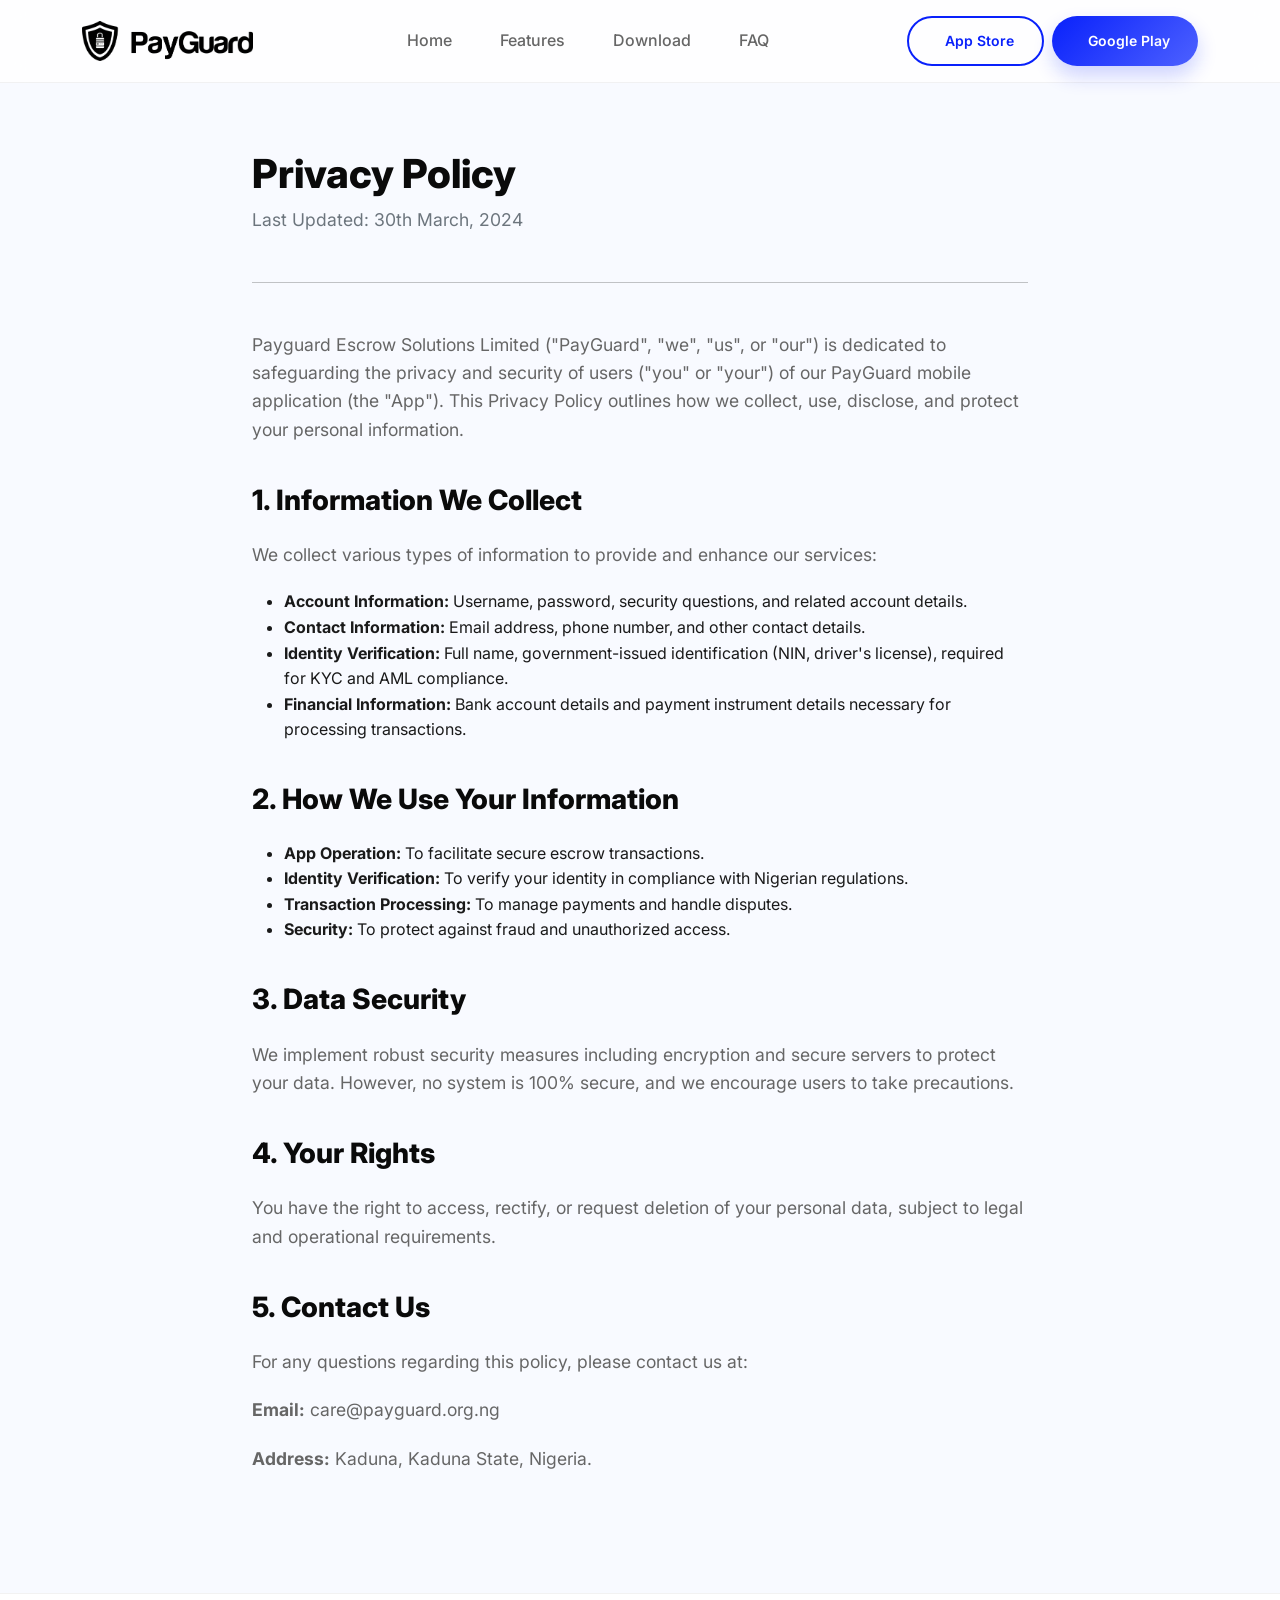
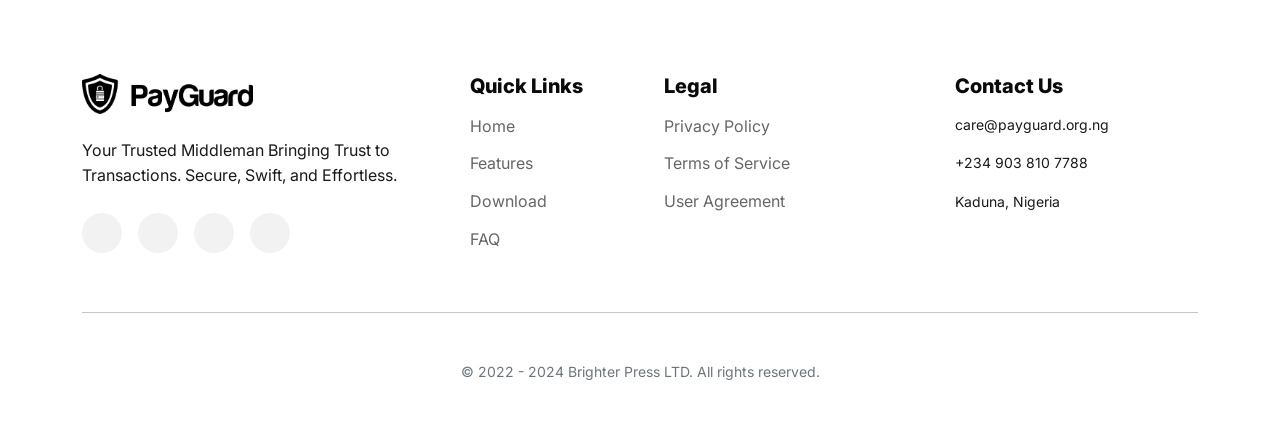
==== commit b6b68493: "feat: setup automated deployment for standalone landing page" ====
--- a/policy.html
+++ b/policy.html
@@ -1,179 +1,141 @@
 <!DOCTYPE html>
 <html lang="en">
-	<head>
-		<meta charset="UTF-8">
-		<meta name="viewport" content="width=device-width, initial-scale=1.0">
-		<link rel="shortcut icon" href="img/PGIcon3.png">
-		<title>PayGuard Privacy Policy</title>
-		<link rel="stylesheet" href="css/bootstrap.min.css">
-		<link rel="stylesheet" href="css/line-awesome.min.css">
-		<link rel="stylesheet" href="css/magnific-popup.css">
-		<link rel="stylesheet" href="css/swiper.min.css">
-		<link rel="stylesheet" href="css/style.css">
-	</head>
+<head>
+    <meta charset="UTF-8">
+    <meta name="viewport" content="width=device-width, initial-scale=1.0">
+    <meta name="description" content="PayGuard Privacy Policy - How we protect your data.">
+    <title>Privacy Policy | PayGuard</title>
+    <link rel="shortcut icon" href="img/PGIcon3.png">
+    <link rel="stylesheet" href="css/bootstrap.min.css">
+    <link rel="stylesheet" href="https://maxst.icons8.com/vue-static/landings/line-awesome/line-awesome/1.3.0/css/line-awesome.min.css">
+    <link rel="stylesheet" href="css/modern.css">
+    <link href="https://fonts.googleapis.com/css2?family=Inter:wght@400;500;600;700;800&display=swap" rel="stylesheet">
+</head>
 <body>
-    
 
+    <!-- Loader -->
+    <div class="loader" id="loader">
+        <div class="loading">
+            <div class="spinner-border text-primary" role="status">
+                <span class="visually-hidden">Loading...</span>
+            </div>
+        </div>
+    </div>
 
-		<!-- navbar -->
-		<div id="navbar" class="navbar navbar-expand-lg justify-content-center">
-			<div class="container">
+    <!-- Navigation -->
+    <nav class="navbar navbar-expand-lg">
+        <div class="container">
+            <a class="navbar-brand" href="index.html"><img src="img/PGLogoW.png" alt="PayGuard" style="filter: invert(1);"></a>
+            <button class="navbar-toggler" type="button" data-bs-toggle="collapse" data-bs-target="#navContent">
+                <span class="la la-bars"></span>
+            </button>
+            <div class="collapse navbar-collapse" id="navContent">
+                <ul class="navbar-nav mx-auto">
+                    <li class="nav-item"><a class="nav-link" href="index.html#home">Home</a></li>
+                    <li class="nav-item"><a class="nav-link" href="index.html#features">Features</a></li>
+                    <li class="nav-item"><a class="nav-link" href="index.html#download">Download</a></li>
+                    <li class="nav-item"><a class="nav-link" href="index.html#faq">FAQ</a></li>
+                </ul>
+                <div class="d-flex gap-2">
+                    <a href="#" class="btn-premium btn-outline btn-sm d-none d-lg-flex"><i class="lab la-apple"></i> App Store</a>
+                    <a href="#" class="btn-premium btn-primary btn-sm"><i class="lab la-google-play"></i> Google Play</a>
+                </div>
+            </div>
+        </div>
+    </nav>
 
-			    <div class="collapse navbar-collapse" id="navbarSupportedContent">
-			    	<ul class="navbar-nav nav">
-						<li class="nav-item"><a class="nav-link" href="https://payguard.org.ng/">Home</a></li>
-						<li class="nav-item"><a class="nav-link" href="https://payguard.org.ng/#features">Features</a></li>
-						<li class="nav-item"><a class="nav-link" href="https://payguard.org.ng/#download">Downlaod</a></li>
-						<li class="nav-item"><a class="nav-link" href="https://payguard.org.ng/#faq">Faq</a></li>
-					</ul>
-			    </div>
-			    <a href="#" class="navbar-brand"><img src="img/PGLogoW.png" alt=""></a>
-				<button class="navbar-toggler" type="button" data-bs-toggle="collapse" data-bs-target="#navbarSupportedContent" aria-controls="navbarSupportedContent" aria-expanded="false" aria-label="Toggle navigation">
-			        <i class="la la-bars"></i>
-			    </button>
-			    <ul class="button-navbar">
-			    	<li><button class="button"><i class="lab la-app-store"></i>App Store</button></li>
-			    	<li><button class="button"><i class="lab la-google-play"></i>Google Play</button></li>
-			    </ul>
-			</div>
-		</div>
-		<!-- end navbar -->
+    <main class="policy-container">
+        <div class="container">
+            <div class="policy-content">
+                <h1>Privacy Policy</h1>
+                <p class="text-muted">Last Updated: 30th March, 2024</p>
+                <hr class="my-5">
 
+                <p>Payguard Escrow Solutions Limited ("PayGuard", "we", "us", or "our") is dedicated to safeguarding the privacy and security of users ("you" or "your") of our PayGuard mobile application (the "App"). This Privacy Policy outlines how we collect, use, disclose, and protect your personal information.</p>
 
-		<!-- intro -->
-		<div id="home" class="intro">
-			<div class="container">
-				<div class="content">
-					<h1>Privacy Policy</h1>
-					<!--<h1>Bringing Trust to Transactions</h1>-->
-					<p>Please read this agreement carefully, as it contains important information regarding your legal rights and remedies. </p>
-				</div>
-			</div>
-		</div>
-		<!-- end intro -->
+                <h2>1. Information We Collect</h2>
+                <p>We collect various types of information to provide and enhance our services:</p>
+                <ul>
+                    <li><strong>Account Information:</strong> Username, password, security questions, and related account details.</li>
+                    <li><strong>Contact Information:</strong> Email address, phone number, and other contact details.</li>
+                    <li><strong>Identity Verification:</strong> Full name, government-issued identification (NIN, driver's license), required for KYC and AML compliance.</li>
+                    <li><strong>Financial Information:</strong> Bank account details and payment instrument details necessary for processing transactions.</li>
+                </ul>
 
-    <!-- Privacy Policy Content -->
-    <section class="privacy-policy">
-        <div class="container">
-            <h1>PayGuard Privacy Policy</h1>
-            <p><strong>Last Updated: 30th March, 2024</strong></p>
-            <p>
-                Payguard Escrow Solutions Limited ("PayGuard", "we", "us", or "our") is dedicated to safeguarding the privacy and security of users ("you" or "your") of our PayGuard mobile application (the "App"). This Privacy Policy outlines how we collect, use, disclose, and protect your personal information when you interact with our App. We adhere to the highest standards of data protection to ensure your information is handled responsibly and securely.
-            </p>
+                <h2>2. How We Use Your Information</h2>
+                <ul>
+                    <li><strong>App Operation:</strong> To facilitate secure escrow transactions.</li>
+                    <li><strong>Identity Verification:</strong> To verify your identity in compliance with Nigerian regulations.</li>
+                    <li><strong>Transaction Processing:</strong> To manage payments and handle disputes.</li>
+                    <li><strong>Security:</strong> To protect against fraud and unauthorized access.</li>
+                </ul>
 
-            <h2>1. Information We Collect</h2>
-            <p>We collect various types of information to provide and enhance our services. This includes:</p>
-            <ul>
-                <li><strong>Account Information:</strong> Username, password, security questions, and related account details.</li>
-                <li><strong>Contact Information:</strong> Email address, phone number, and other contact details.</li>
-                <li><strong>Identity Verification Information:</strong> Full name, government-issued identification (such as NIN or driver's license), and proof of address. This is required to comply with Nigerian regulations, including Know Your Customer (KYC) and Anti-Money Laundering (AML) laws.</li>
-                <li><strong>Financial Information:</strong> Bank account details, payment instrument details (e.g., debit/credit card), and other financial data necessary for processing transactions within the App.</li>
-                <li><strong>User-Generated Content:</strong> Information you provide related to your transactions, including descriptions, documents, and any attachments.</li>
-                <li><strong>Automatically Collected Information:</strong> Data collected through the App, including IP address, device type, operating system, browser type, browsing activity within the App, and time spent on the App.</li>
-            </ul>
+                <h2>3. Data Security</h2>
+                <p>We implement robust security measures including encryption and secure servers to protect your data. However, no system is 100% secure, and we encourage users to take precautions.</p>
 
-            <h2>2. How We Use Your Information</h2>
-            <p>We use the information collected from you for the following purposes:</p>
-            <ul>
-                <li><strong>App Operation:</strong> To provide and operate the App’s core functionalities, including facilitating secure escrow transactions between users.</li>
-                <li><strong>Identity Verification:</strong> To verify your identity in compliance with KYC and AML regulations, ensuring that we meet our legal obligations.</li>
-                <li><strong>Transaction Processing:</strong> To process payments, manage escrow accounts, and handle any disputes or inquiries related to transactions.</li>
-                <li><strong>Customer Support:</strong> To respond to your inquiries, troubleshoot issues, and provide necessary support.</li>
-                <li><strong>Communication:</strong> To send important information, such as updates, security alerts, support messages, and policy changes.</li>
-                <li><strong>App Improvement:</strong> To analyze usage patterns and feedback, enabling us to enhance the App’s functionality and user experience.</li>
-                <li><strong>Compliance and Legal Obligations:</strong> To comply with applicable laws, regulations, and legal processes, including requests from law enforcement or other government agencies.</li>
-            </ul>
+                <h2>4. Your Rights</h2>
+                <p>You have the right to access, rectify, or request deletion of your personal data, subject to legal and operational requirements.</p>
 
-            <h2>3. Disclosure of Your Information</h2>
-            <p>Your personal information may be shared with the following parties under specific circumstances:</p>
-            <ul>
-                <li><strong>Transaction Participants:</strong> Information necessary for completing a transaction may be shared with other users involved in the transaction.</li>
-                <li><strong>Third-Party Service Providers:</strong> We work with various service providers to assist with App operations, including cloud storage, payment processing, and fraud prevention. These providers are contractually obligated to protect your information and use it solely for the services they provide.</li>
-                <li><strong>Legal and Regulatory Authorities:</strong> If required by law, we may disclose your information to law enforcement, regulatory bodies, or other legal entities to comply with legal obligations.</li>
-            </ul>
-
-            <h2>4. Your Rights</h2>
-            <p>You have certain rights concerning your personal information:</p>
-            <ul>
-                <li><strong>Access and Rectification:</strong> You can request access to your personal information and ask us to correct any inaccuracies.</li>
-                <li><strong>Deletion:</strong> You may request the deletion of your information, subject to legal and operational limitations.</li>
-                <li><strong>Withdrawal of Consent:</strong> You can withdraw your consent to the processing of your information at any time. However, this may affect your ability to use certain features of the App.</li>
-                <li><strong>Portability:</strong> You can request a copy of your information in a structured, machine-readable format where applicable.</li>
-            </ul>
-
-            <h2>5. Security</h2>
-            <p>We implement robust security measures to protect your information from unauthorized access, disclosure, alteration, or destruction. This includes encryption, secure servers, and regular security audits. However, please note that no system is entirely secure, and we cannot guarantee absolute security.</p>
-
-            <h2>6. Data Retention</h2>
-            <p>We retain your information for as long as necessary to fulfill the purposes outlined in this Privacy Policy, comply with legal obligations, resolve disputes, and enforce our agreements. Once your information is no longer required, we will securely delete or anonymize it.</p>
-
-            <h2>7. International Data Transfers</h2>
-            <p>As part of our global operations, your information may be transferred to, stored, and processed in countries outside Nigeria. These countries may have data protection laws that are different from those in Nigeria. We take appropriate measures to ensure that your information remains protected in accordance with this Privacy Policy and applicable laws.</p>
-
-            <h2>8. Cookies and Tracking Technologies</h2>
-            <p>We use cookies and similar tracking technologies to enhance your experience on the App. Cookies help us understand how you interact with the App, improve functionality, and tailor content to your preferences. You can manage your cookie preferences through your device settings.</p>
-
-            <h2>9. Children’s Privacy</h2>
-            <p>The App is not intended for use by individuals under the age of 18. We do not knowingly collect personal information from children. If we become aware that we have inadvertently collected such information, we will take steps to delete it promptly.</p>
-
-            <h2>10. Changes to This Privacy Policy</h2>
-            <p>We may update this Privacy Policy periodically to reflect changes in our practices, technologies, or legal requirements. When we make changes, we will revise the "Last Updated" date at the top of the policy. We encourage you to review this policy regularly to stay informed about how we protect your information.</p>
-
-            <h2>11. Contact Us</h2>
-            <p>If you have any questions, concerns, or requests regarding this Privacy Policy or how we handle your information, please contact us at:</p>
-            <p><strong>Email:</strong> care@payguard.org.ng</p>
-            <p><strong>Mailing Address:</strong> No 2. Behind Madami, by White Nature Street, Agwa, Kudenda EXT. Kaduna, Kaduna State</p>
+                <h2>5. Contact Us</h2>
+                <p>For any questions regarding this policy, please contact us at:</p>
+                <p><strong>Email:</strong> care@payguard.org.ng</p>
+                <p><strong>Address:</strong> Kaduna, Kaduna State, Nigeria.</p>
+            </div>
         </div>
-    </section>
-    
-    	<!-- footer -->
-		<footer>
-			<div class="content">
-				<div class="container">
-					<div class="row">
-						<div class="col-md">
-							<img src="img/PGLogoW.png" alt="">
-							<p>PayGuard Nigeria: Your Trusted Middleman Bringing Trust to Transactions.</p>
-						</div>
-						<div class="col-md">
-							<h6>Contact us</h6>
-							<ul>
-								<li><i class="la la-phone"></i>  +234 903 810 7788 </li>
-								<li><i class="la la-envelope"></i>  care@payguard.org.ng </li>
-								<li><i class="la la-map"></i>  175bz, Junction Rd, Kakuri 601004, Tudun Wada, Kaduna, Kaduna State, Nigeria. </li>
-							</ul>
-						</div>
-						<div class="col-md">
-							<h6>Social Media</h6>
-							<ul>
-								<li><a href="https://web.facebook.com/payguard.ng"><i class="la la-facebook"></i> Facebook</a></li>
-								<li><a href="https://twitter.com/payguardng?t=vHfERNi8S-IK2CiI5XLwMA&s=09"><i class="la la-twitter"></i> Twitter</a></li>
-								<li><a href="https://www.instagram.com/payguard.ng/?utm_source=ig_web_button_share_sheet&igshid=OGQ5ZDc2ODk2ZA=="><i class="la la-instagram"></i> Instagram</a></li>
-								<li><a href="whatsapp://send?phone=+2349038107788"><i class="lab la-whatsapp"></i> Whatsapp</a></li>
-								
-							</ul>
-						</div>
-						<div class="col-md">
-							<h6>Usefull Link</h6>
-							<ul>
-								<li><a href="https://payguard.org.ng/policy.html"><i class="la la-user"></i> Privacy Policy</a></li>
-								<li><a href="https://payguard.org.ng/#features"><i class="la la-rocket"></i> Features</a></li>
-								<li><a href="https://payguard.org.ng/#download"><i class="la la-dollar"></i> Downloads</a></li>
-								<!--<li><a href=""><i class="la la-envelope"></i> Contact</a></li>-->
-							</ul>
-						</div>
-					</div>
-				</div>
-			</div>
-		</footer>
-		<!-- end footer -->
+    </main>
 
     <!-- Footer -->
     <footer>
         <div class="container">
-            <p>&copy; 2024 PayGuard. All Rights Reserved.</p>
+            <div class="row g-5">
+                <div class="col-lg-4">
+                    <img src="img/PGLogoW.png" alt="PayGuard" class="footer-logo" style="filter: invert(1);">
+                    <p>Your Trusted Middleman Bringing Trust to Transactions. Secure, Swift, and Effortless.</p>
+                    <div class="social-links">
+                        <a href="#" class="social-icon"><i class="lab la-facebook-f"></i></a>
+                        <a href="#" class="social-icon"><i class="lab la-twitter"></i></a>
+                        <a href="#" class="social-icon"><i class="lab la-instagram"></i></a>
+                        <a href="#" class="social-icon"><i class="lab la-whatsapp"></i></a>
+                    </div>
+                </div>
+                <div class="col-lg-2">
+                    <h5>Quick Links</h5>
+                    <div class="mt-3">
+                        <a href="index.html#home" class="footer-link">Home</a>
+                        <a href="index.html#features" class="footer-link">Features</a>
+                        <a href="index.html#download" class="footer-link">Download</a>
+                        <a href="index.html#faq" class="footer-link">FAQ</a>
+                    </div>
+                </div>
+                <div class="col-lg-3">
+                    <h5>Legal</h5>
+                    <div class="mt-3">
+                        <a href="policy.html" class="footer-link">Privacy Policy</a>
+                        <a href="terms.html" class="footer-link">Terms of Service</a>
+                        <a href="user-agrement.html" class="footer-link">User Agreement</a>
+                    </div>
+                </div>
+                <div class="col-lg-3">
+                    <h5>Contact Us</h5>
+                    <div class="mt-3">
+                        <p class="small"><i class="la la-envelope"></i> care@payguard.org.ng</p>
+                        <p class="small"><i class="la la-phone"></i> +234 903 810 7788</p>
+                        <p class="small"><i class="la la-map-marker"></i> Kaduna, Nigeria</p>
+                    </div>
+                </div>
+            </div>
+            <hr class="my-5 opacity-10">
+            <div class="text-center text-muted small">
+                © 2022 - 2024 Brighter Press LTD. All rights reserved.
+            </div>
         </div>
     </footer>
 
+    <script src="js/bootstrap.bundle.min.js"></script>
+    <script>
+        window.addEventListener('load', function() {
+            document.getElementById('loader').style.display = 'none';
+        });
+    </script>
 </body>
 </html>
--- a/css/modern.css
+++ b/css/modern.css
@@ -0,0 +1,286 @@
+:root {
+    --primary-color: #0921FB;
+    --primary-dark: #051499;
+    --primary-light: #4D61FF;
+    --secondary-color: #00D2FF;
+    --bg-dark: #0A0A0A;
+    --bg-light: #F8FAFF;
+    --text-main: #1A1A1A;
+    --text-muted: #666666;
+    --white: #FFFFFF;
+    --glass: rgba(255, 255, 255, 0.1);
+    --glass-border: rgba(255, 255, 255, 0.2);
+    --shadow-premium: 0 20px 40px rgba(0, 0, 0, 0.1);
+    --radius-lg: 24px;
+    --radius-md: 16px;
+    --transition: all 0.3s cubic-bezier(0.4, 0, 0.2, 1);
+}
+
+* {
+    margin: 0;
+    padding: 0;
+    box-sizing: border-box;
+}
+
+body {
+    font-family: 'Inter', -apple-system, BlinkMacSystemFont, 'Segoe UI', Roboto, sans-serif;
+    background-color: var(--bg-light);
+    color: var(--text-main);
+    line-height: 1.6;
+    overflow-x: hidden;
+}
+
+h1, h2, h3, h4, h5, h6 {
+    font-weight: 800;
+    line-height: 1.2;
+    color: var(--bg-dark);
+}
+
+a {
+    text-decoration: none;
+    transition: var(--transition);
+}
+
+/* Glassmorphism Navigation */
+.navbar {
+    background: rgba(255, 255, 255, 0.8);
+    backdrop-filter: blur(12px);
+    -webkit-backdrop-filter: blur(12px);
+    border-bottom: 1px solid rgba(0, 0, 0, 0.05);
+    padding: 1rem 0;
+    position: fixed;
+    width: 100%;
+    top: 0;
+    z-index: 1000;
+}
+
+.navbar-brand img {
+    height: 40px;
+}
+
+.nav-link {
+    color: var(--text-muted);
+    font-weight: 500;
+    margin: 0 1rem;
+}
+
+.nav-link:hover {
+    color: var(--primary-color);
+}
+
+/* Premium Buttons */
+.btn-premium {
+    padding: 12px 28px;
+    border-radius: 50px;
+    font-weight: 600;
+    display: inline-flex;
+    align-items: center;
+    gap: 8px;
+    transition: var(--transition);
+    cursor: pointer;
+    border: none;
+}
+
+.btn-primary {
+    background: linear-gradient(135deg, var(--primary-color), var(--primary-light));
+    color: var(--white);
+    box-shadow: 0 10px 20px rgba(9, 33, 251, 0.2);
+}
+
+.btn-primary:hover {
+    transform: translateY(-2px);
+    box-shadow: 0 15px 30px rgba(9, 33, 251, 0.3);
+}
+
+.btn-outline {
+    background: transparent;
+    border: 2px solid var(--primary-color);
+    color: var(--primary-color);
+}
+
+.btn-outline:hover {
+    background: var(--primary-color);
+    color: var(--white);
+}
+
+/* Hero Section */
+.hero {
+    padding: 180px 0 100px;
+    background: radial-gradient(circle at top right, rgba(0, 210, 255, 0.05), transparent),
+                radial-gradient(circle at bottom left, rgba(9, 33, 251, 0.05), transparent);
+    text-align: center;
+}
+
+.hero h1 {
+    font-size: 4rem;
+    margin-bottom: 1.5rem;
+    background: linear-gradient(135deg, var(--bg-dark), var(--primary-color));
+    -webkit-background-clip: text;
+    -webkit-text-fill-color: transparent;
+}
+
+.hero p {
+    font-size: 1.25rem;
+    color: var(--text-muted);
+    max-width: 700px;
+    margin: 0 auto 2.5rem;
+}
+
+.hero-mockups {
+    margin-top: 4rem;
+    display: flex;
+    justify-content: center;
+    gap: 2rem;
+    perspective: 1000px;
+}
+
+.mockup-card {
+    border-radius: var(--radius-lg);
+    overflow: hidden;
+    box-shadow: var(--shadow-premium);
+    transition: var(--transition);
+    max-width: 300px;
+}
+
+.mockup-card:hover {
+    transform: rotateY(-10deg) translateY(-20px);
+}
+
+/* Features Grid */
+.section {
+    padding: 100px 0;
+}
+
+.section-title {
+    text-align: center;
+    margin-bottom: 4rem;
+}
+
+.section-title h2 {
+    font-size: 2.5rem;
+    margin-bottom: 1rem;
+}
+
+.feature-card {
+    background: var(--white);
+    padding: 2.5rem;
+    border-radius: var(--radius-md);
+    border: 1px solid rgba(0, 0, 0, 0.05);
+    transition: var(--transition);
+    height: 100%;
+}
+
+.feature-card:hover {
+    border-color: var(--primary-color);
+    box-shadow: var(--shadow-premium);
+    transform: translateY(-10px);
+}
+
+.feature-icon {
+    width: 60px;
+    height: 60px;
+    background: rgba(9, 33, 251, 0.1);
+    color: var(--primary-color);
+    border-radius: 12px;
+    display: flex;
+    align-items: center;
+    justify-content: center;
+    font-size: 1.5rem;
+    margin-bottom: 1.5rem;
+}
+
+/* Download Section */
+.download-section {
+    background: var(--bg-dark);
+    border-radius: var(--radius-lg);
+    padding: 5rem;
+    color: var(--white);
+    position: relative;
+    overflow: hidden;
+}
+
+.download-section h2 {
+    color: var(--white);
+}
+
+.download-section::before {
+    content: '';
+    position: absolute;
+    top: -50%;
+    right: -20%;
+    width: 500px;
+    height: 500px;
+    background: radial-gradient(circle, var(--primary-color), transparent 70%);
+    opacity: 0.2;
+}
+
+/* Footer Modernization */
+footer {
+    background: var(--white);
+    padding: 80px 0 40px;
+    border-top: 1px solid rgba(0, 0, 0, 0.05);
+}
+
+.footer-logo {
+    height: 40px;
+    width: auto;
+    margin-bottom: 1.5rem;
+}
+
+.footer-link {
+    color: var(--text-muted);
+    display: block;
+    margin-bottom: 0.75rem;
+}
+
+.footer-link:hover {
+    color: var(--primary-color);
+    padding-left: 5px;
+}
+
+.social-links {
+    display: flex;
+    gap: 1rem;
+    margin-top: 1.5rem;
+}
+
+.social-icon {
+    width: 40px;
+    height: 40px;
+    border-radius: 50%;
+    background: rgba(0, 0, 0, 0.05);
+    display: flex;
+    align-items: center;
+    justify-content: center;
+    transition: var(--transition);
+}
+
+.social-icon:hover {
+    background: var(--primary-color);
+    color: var(--white);
+}
+
+/* Policy Content Styling */
+.policy-container {
+    padding: 150px 0 100px;
+    max-width: 800px;
+    margin: 0 auto;
+}
+
+.policy-content h2 {
+    margin: 2.5rem 0 1.5rem;
+    font-size: 1.75rem;
+}
+
+.policy-content p {
+    color: var(--text-muted);
+    margin-bottom: 1.25rem;
+    font-size: 1.1rem;
+}
+
+/* Mobile Responsive */
+@media (max-width: 768px) {
+    .hero h1 { font-size: 2.5rem; }
+    .hero-mockups { flex-direction: column; align-items: center; }
+    .download-section { padding: 2.5rem; }
+}
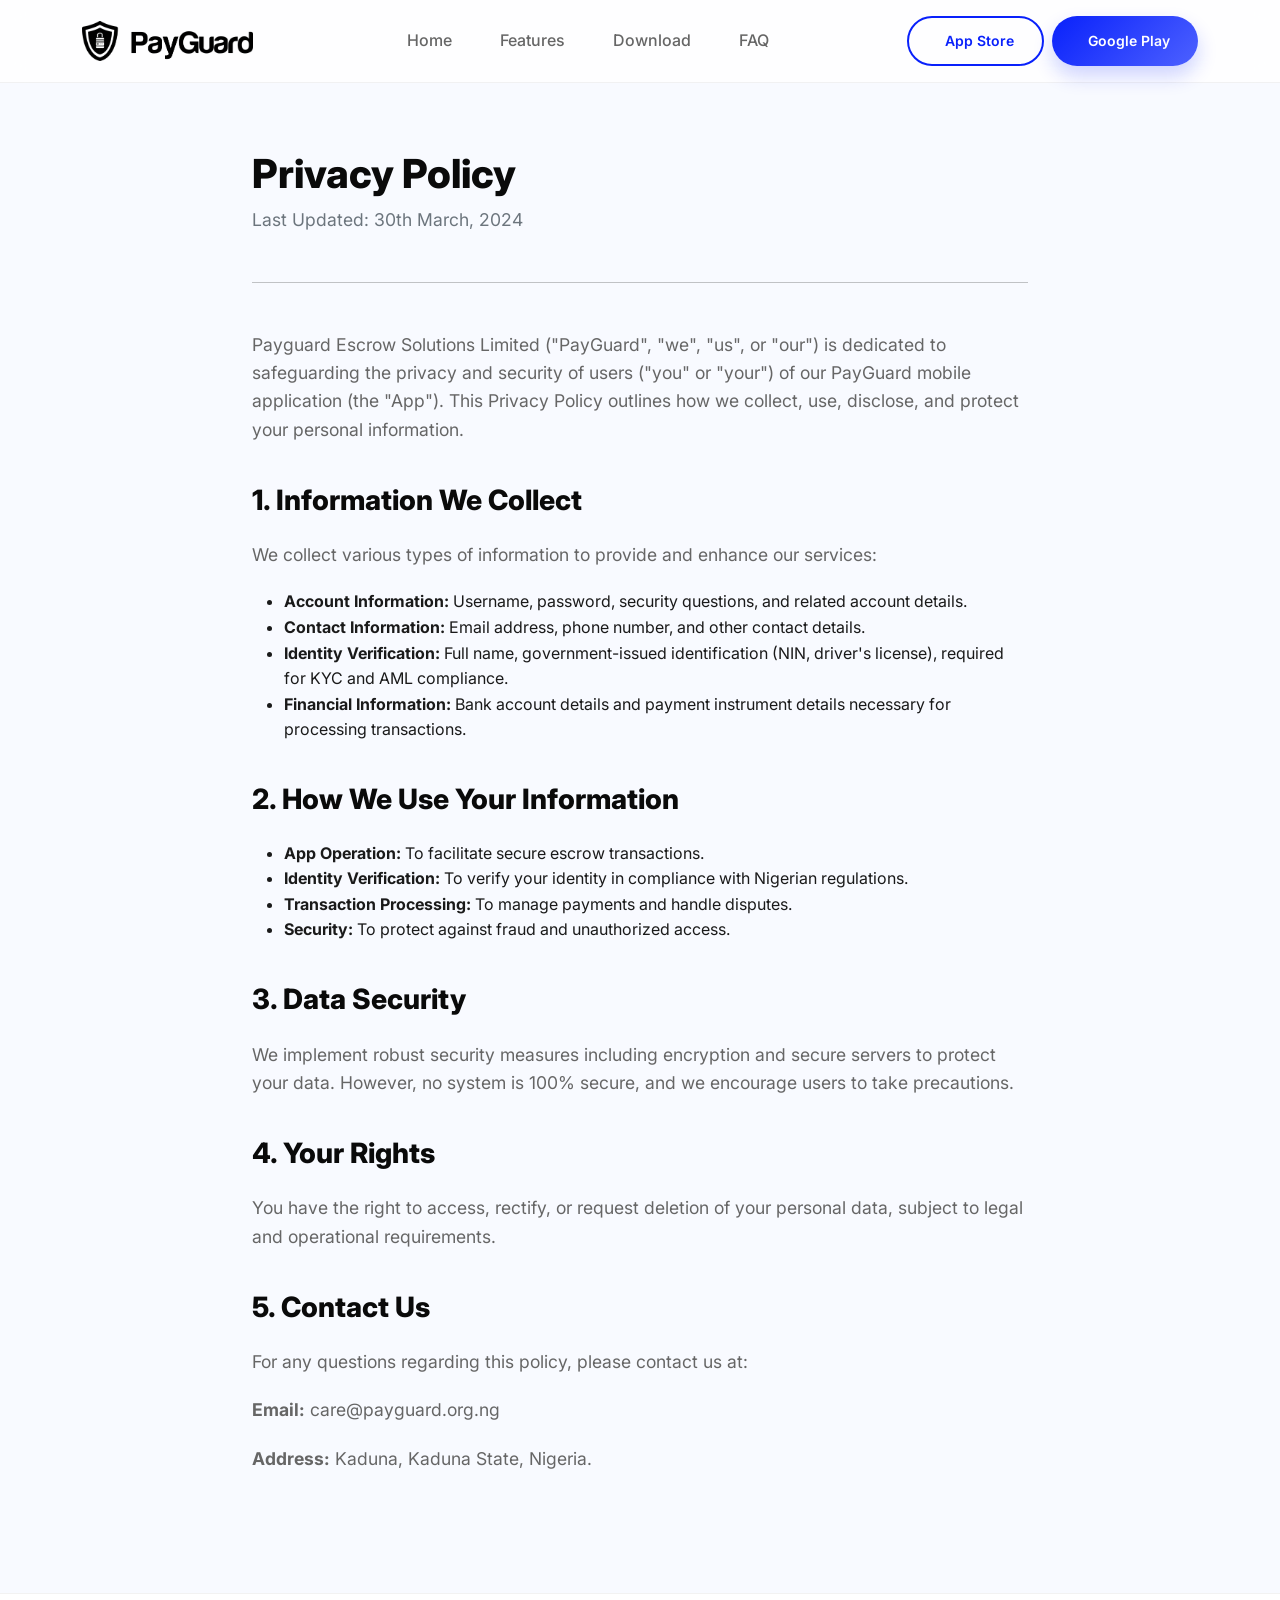
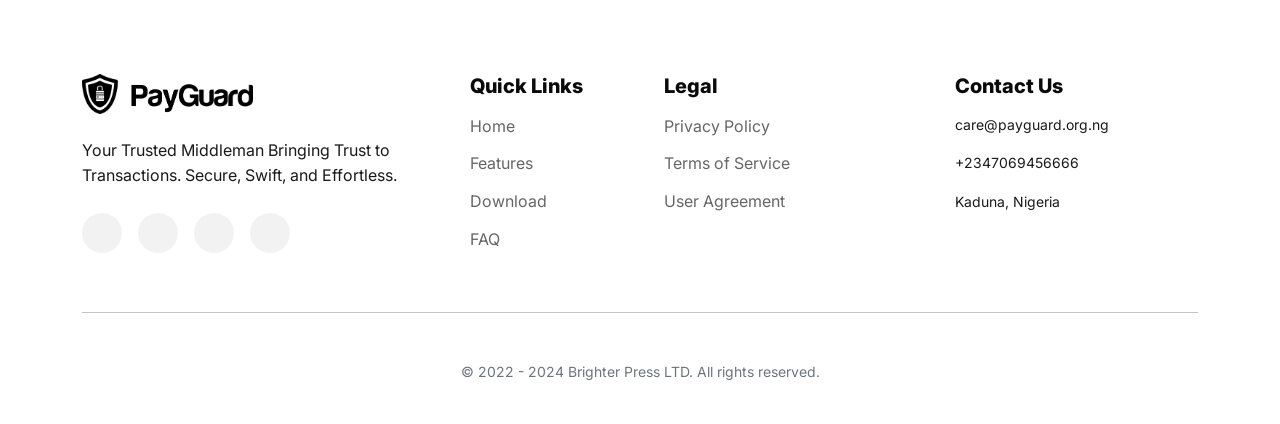
==== commit 249e8160: "chore: update deployment path, enforce strict permissions, and test phone number update" ====
--- a/policy.html
+++ b/policy.html
@@ -119,7 +119,7 @@
                     <h5>Contact Us</h5>
                     <div class="mt-3">
                         <p class="small"><i class="la la-envelope"></i> care@payguard.org.ng</p>
-                        <p class="small"><i class="la la-phone"></i> +234 903 810 7788</p>
+                        <p class="small"><i class="la la-phone"></i> +2347069456666</p>
                         <p class="small"><i class="la la-map-marker"></i> Kaduna, Nigeria</p>
                     </div>
                 </div>
